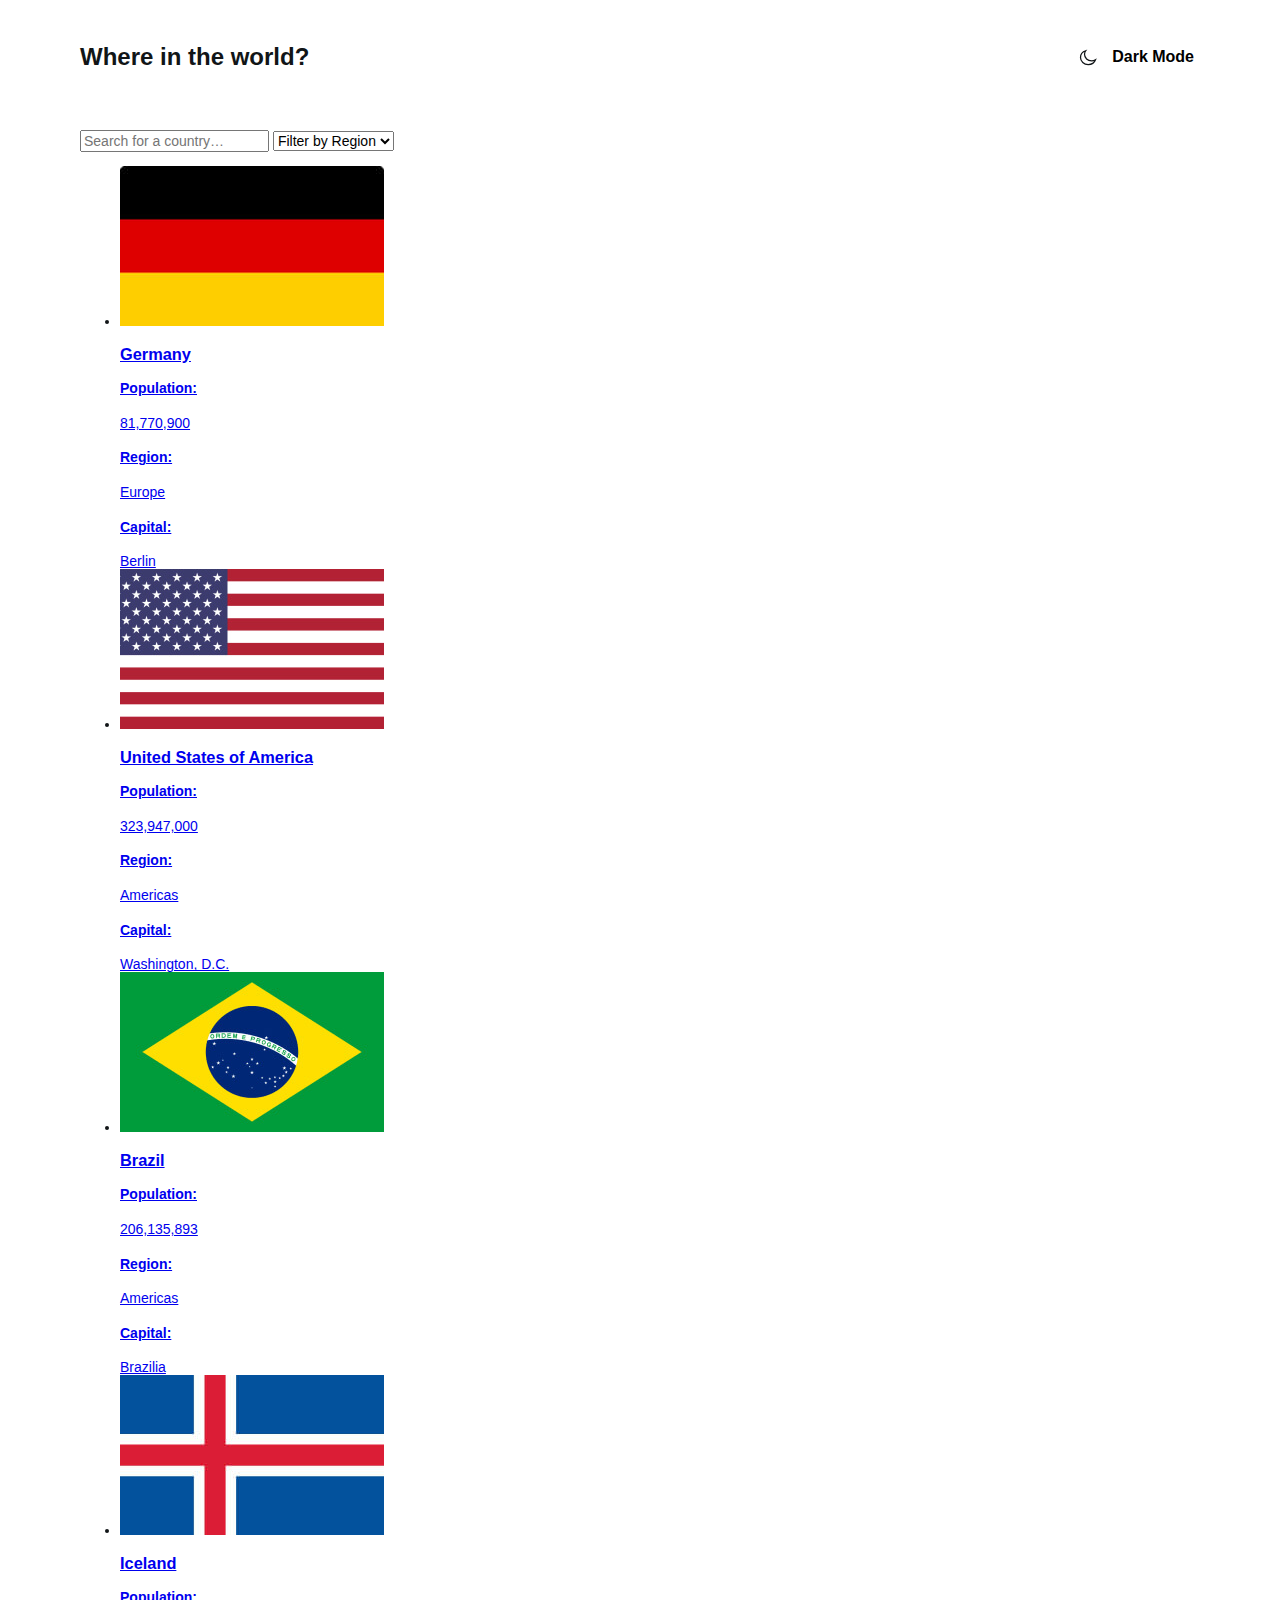
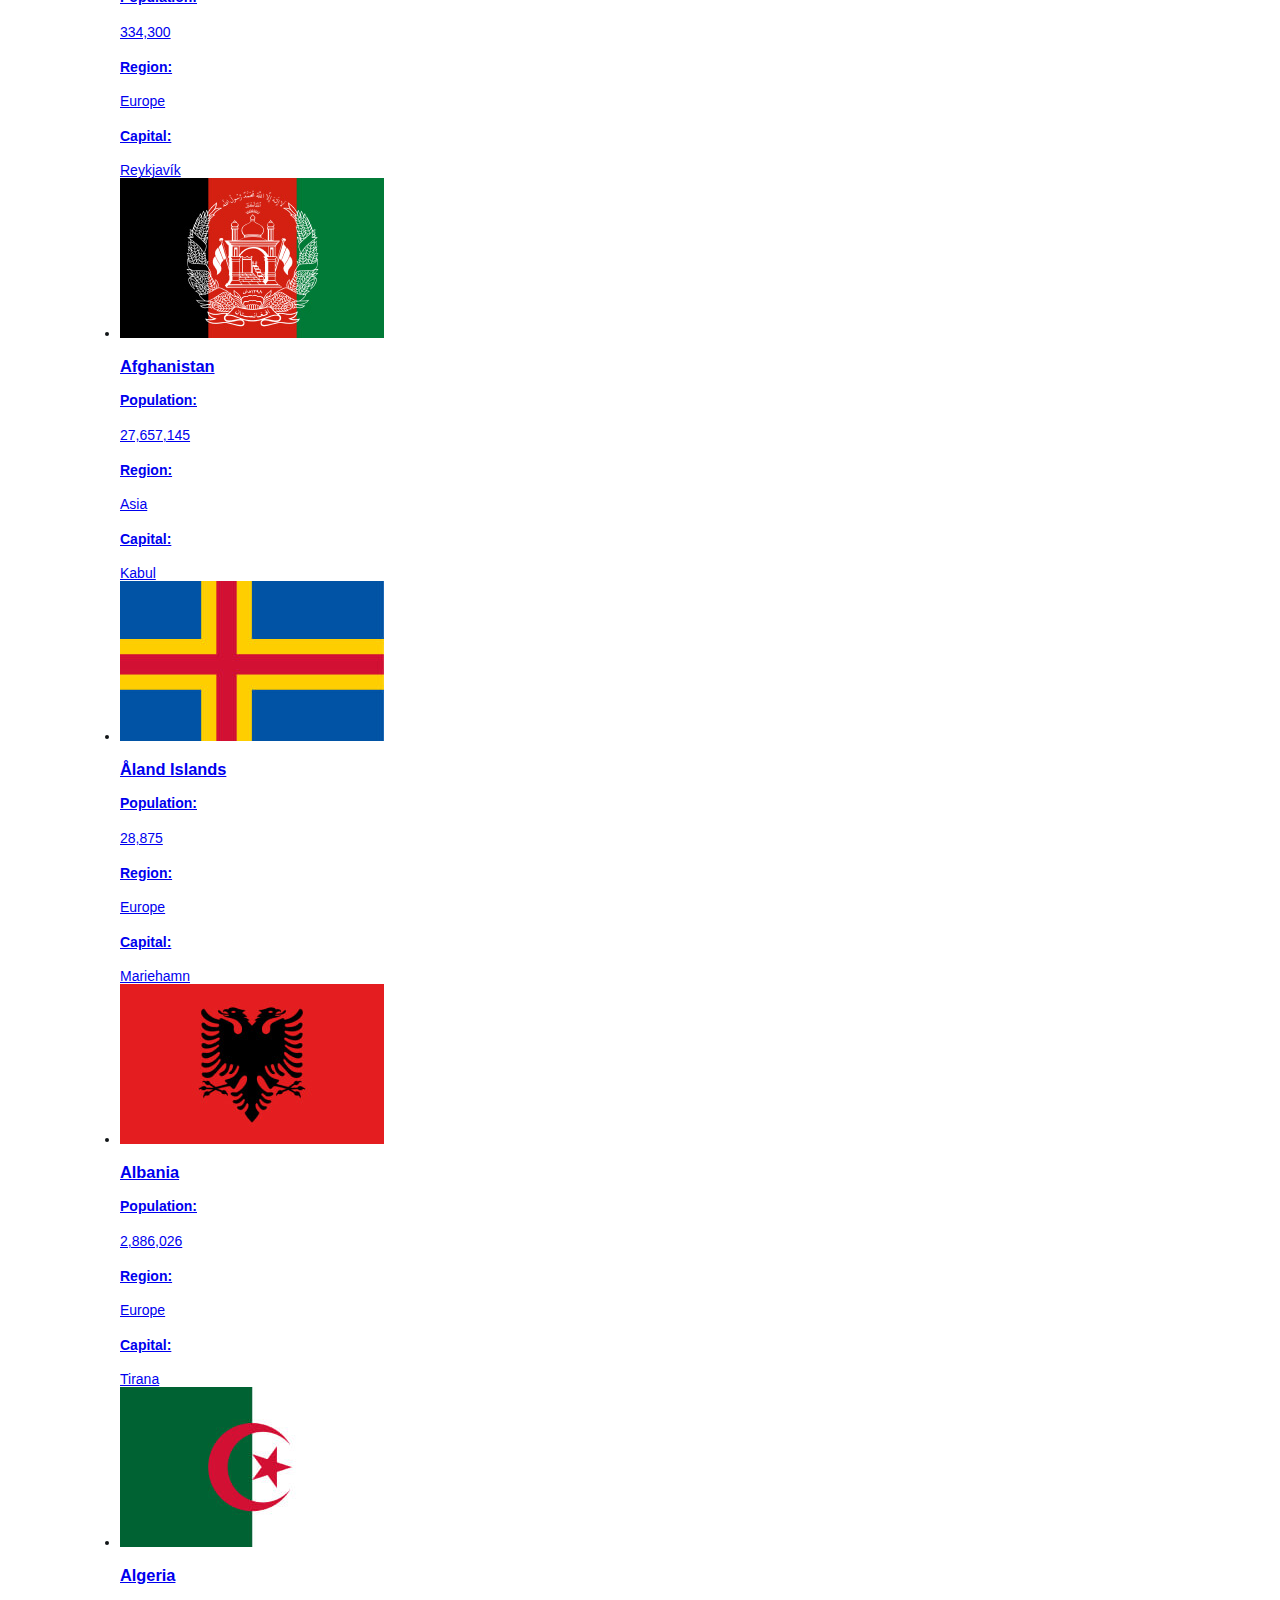
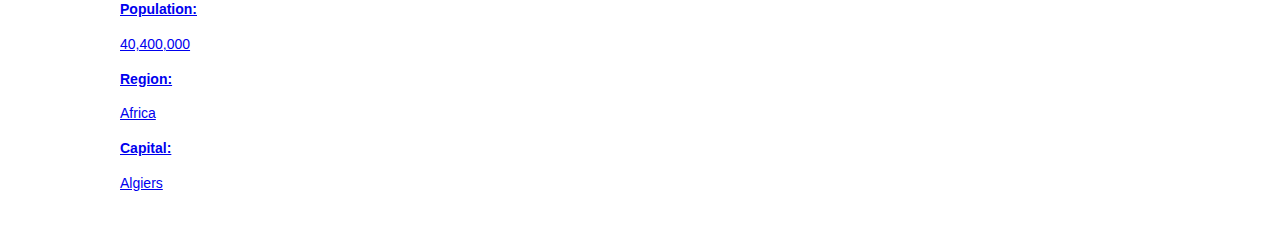
==== index.html @ e37a4946 "add markup main content" ====
<!DOCTYPE html>
<html lang="en">
<head>
    <meta charset="UTF-8">
    <meta http-equiv="X-UA-Compatible" content="IE=edge">
    <meta name="viewport" content="width=device-width, initial-scale=1.0">
    <title>Countries</title>

    <!-- stylesheet -->
    <link rel="stylesheet" href="./css/normalize.css">
    <link rel="stylesheet" href="./css/styles.css">
</head>
<body>
    <header class="site-header">
        <div class="container site-header-container">
            <a href="index.html" class="site-heading-link"><h1 class="site-heading">Where in the world?</h1></a>
            <div class="btn-box">
                <img src="./img/moon-icon.svg" alt="moon-icon" width="20" height="20">
                <button class="main-btn" type="button">Dark Mode</button>
            </div>
        </div>
    </header>

    <main class="main-content">
        <div class="container">
            <form action="https://echo.htmlacademy.ru">
                <input type="search" class="search-input" placeholder="Search for a country…">
                <select name="countries" id="countries">
                    <option value="">Filter by Region</option>
                    <option value="Africa">Africa</option>
                    <option value="America">America</option>
                    <option value="Asia">Asia</option>
                    <option value="Europe">Europe</option>
                    <option value="Oceania">Oceania</option>
                </select>
            </form>
            <ul class="countries-list">
                <li class="countries-item">
                    <a href="#" class="countries-link">
                        <img src="./img/flag-germany.jpg" alt="flag-germany" srcset="./img/flag-germany.jpg 1x, ./img/flag-germany@2x.jpg 2x" width="264" height="160">
                        <h3>Germany</h3>
                        <div class="countries-item-content-box">
                            <h4 class="countries-item-content-heading">Population:</h4>
                            <span class="countries-item-content-text"> 81,770,900</span>
                            <h4 class="countries-item-content-heading">Region:</h4>
                            <span class="countries-item-content-text"> Europe</span>
                            <h4 class="countries-item-content-heading">Capital:</h4>
                            <span class="countries-item-content-text">Berlin</span>
                        </div>
                    </a>
                </li>
                <li class="countries-item">
                    <a href="#" class="countries-link">
                        <img src="./img/united-states.jpg" alt="united-states-flag" srcset="./img/united-states.jpg 1x, ./img/united-states@2x.jpg 2x" width="264" height="160">
                        <h3>United States of America</h3>
                        <div class="countries-item-content-box">
                            <h4 class="countries-item-content-heading">Population:</h4>
                            <span class="countries-item-content-text"> 323,947,000</span>
                            <h4 class="countries-item-content-heading">Region:</h4>
                            <span class="countries-item-content-text">Americas</span>
                            <h4 class="countries-item-content-heading">Capital:</h4>
                           <span class="countries-item-content-text">Washington, D.C.</span>
                        </div>
                    </a>
                </li>
                <li class="countries-item">
                    <a href="#" class="countries-link">
                        <img src="./img/brazil.jpg" alt="brazil-flag" srcset="./img/brazil.jpg 1x, ./img/brazil@2x.jpg 2x" width="264" height="160">
                        <h3>Brazil</h3>
                        <div class="countries-item-content-box">
                            <h4 class="countries-item-content-heading">Population:</h4>
                            <span class="countries-item-content-text"> 206,135,893</span>
                            <h4 class="countries-item-content-heading">Region:</h4>
                            <span class="countries-item-content-text">Americas</span>
                            <h4 class="countries-item-content-heading">Capital:</h4>
                            <span class="countries-item-content-text">Brazilia</span>
                        </div>
                    </a>
                </li>
                <li class="countries-item">
                    <a href="#" class="countries-link">
                        <img src="./img/island.jpg" alt="island-flag" srcset="./img/island.jpg 1x, ./img/island@2x.jpg 2x" width="264" height="160">
                        <h3>Iceland</h3>
                        <div class="countries-item-content-box">
                            <h4 class="countries-item-content-heading">Population:</h4>
                            <span class="countries-item-content-text">334,300</span>
                            <h4 class="countries-item-content-heading">Region:</h4>
                            <span class="countries-item-content-text">Europe</span>
                            <h4 class="countries-item-content-heading">Capital:</h4>
                           <span class="countries-item-content-text">Reykjavík</span>
                        </div>
                    </a>
                </li>
                <li class="countries-item">
                    <a href="#" class="countries-link">
                        <img src="./img/Afganistan.jpg" alt="Afganistan-flag" srcset="./img/Afganistan.jpg 1x, ./img/Afganistan@2x.jpg 2x" width="264" height="160">
                        <h3>Afghanistan</h3>
                        <div class="countries-item-content-box">
                            <h4 class="countries-item-content-heading">Population:</h4>
                            <span class="countries-item-content-text">27,657,145</span>
                            <h4 class="countries-item-content-heading">Region:</h4>
                            <span class="countries-item-content-text">Asia</span>
                            <h4 class="countries-item-content-heading">Capital:</h4>
                            <span class="countries-item-content-text">Kabul</span>
                        </div>
                    </a>
                </li>
                <li class="countries-item">
                    <a href="#" class="countries-link">
                        <img src="./img/aland-island.jpg" alt="aland-island flag" srcset="./img/aland-island.jpg 1x, ./img/aland-island@2x.jpg 2x" width="264" height="160">
                        <h3>Åland Islands</h3>
                        <div class="countries-item-content-box">
                            <h4 class="countries-item-content-heading">Population:</h4>
                            <span class="countries-item-content-text">28,875</span>
                            <h4 class="countries-item-content-heading">Region:</h4>
                            <span class="countries-item-content-text">Europe</span>
                            <h4 class="countries-item-content-heading">Capital:</h4>
                            <span class="countries-item-content-text">Mariehamn</span>
                        </div>
                    </a>
                </li>
                <li class="countries-item">
                    <a href="#" class="countries-link">
                        <img src="./img/Albania.jpg" alt="Albania flag" srcset="./img/Albania.jpg 1x, ./img/Albania@2x.jpg 2x" width="264" height="160">
                        <h3>Albania</h3>
                        <div class="countries-item-content-box">
                            <h4 class="countries-item-content-heading">Population:</h4>
                            <span class="countries-item-content-text"> 2,886,026</span>
                            <h4 class="countries-item-content-heading">Region:</h4>
                            <span class="countries-item-content-text">Europe</span>
                            <h4 class="countries-item-content-heading">Capital:</h4>
                            <span class="countries-item-content-text"> Tirana</span>
                        </div>
                    </a>
                </li>
                <li class="countries-item">
                    <a href="#" class="countries-link">
                        <img src="./img/Algeria.jpg" alt="Algeria flag" srcset="./img/Algeria.jpg 1x, ./img/Algeria@2x.jpg 2x" width="264" height="160">
                        <h3>Algeria</h3>
                        <div class="countries-item-content-box">
                            <h4 class="countries-item-content-heading">Population:</h4>
                            <span class="countries-item-content-text"> 40,400,000</span>
                            <h4 class="countries-item-content-heading">Region:</h4>
                            <span class="countries-item-content-text">Africa</span>
                            <h4 class="countries-item-content-heading">Capital:</h4>
                            <span class="countries-item-content-text"> Algiers</span>
                        </div>
                    </a>
                </li>
            </ul>
        </div>
    </main>


    <script src="./js/main.js"></script>
</body>
</html>
---- css/styles.css ----
/* Fonts */
@font-face {
    font-family: "Nunito Sans";
    src: url(../fonts/NunitoSans-Light.woff) format("woff2"),
        url(../fonts/NunitoSans-Light.woff2) format("woff");
    font-weight: 300;
    font-style: normal;
    font-display: swap;
}

@font-face {
    font-family: "Nunito Sans";
    src: url(../fonts/NunitoSans-Regular.woff) format("woff2"),
        url(../fonts/NunitoSans-Regular.woff2) format("woff");
    font-weight: normal;
    font-style: normal;
    font-display: swap;
}

@font-face {
    font-family: "Nunito Sans";
    src: url(../fonts/NunitoSans-SemiBold.woff) format("woff2"),
        url(../fonts/NunitoSans-SemiBold.woff2) format("woff");
    font-weight: 600;
    font-style: normal;
    font-display: swap;
}

@font-face {
    font-family: "Nunito Sans";
    src: url(../fonts/NunitoSans-ExtraBold.woff) format("woff2"),
        url(../fonts/NunitoSans-ExtraBold.woff2) format("woff");
    font-weight: bold;
    font-style: normal;
    font-display: swap;
}

/* Custom properties */
:root {
    --accent-color: #111517;
}
html {
    box-sizing: border-box;
    height: 100%;
    scroll-behavior: smooth;
}

*,
*::before,
*::after {
    box-sizing: inherit;
}

body {
    display: flex;
    flex-direction: column;
    height: 100%;
    padding: 0;
    margin: 0;
    font-size: 14px;
    font-family: "Arial", sans-serif;
    line-height: 16px;
    background-color: #fff;
    color: var(--accent-color);
}

img {
    max-width: 100%;
    height: auto;
}

.container {
    width: 100%;
    max-width: 1440px;
    padding-left: 80px;
    padding-right: 80px;
    padding-bottom: 40px;
    margin-left: auto;
    margin-right: auto;
}

/* Site header styles */
.site-header {
    width: 100%;
    max-width: 1440px;
    padding-top: 24px;
}
.site-header-container {
    display: flex;
    align-items: center;
    justify-content: space-between;
}
.site-heading-link {
    display: block;
    text-decoration: none;
    color: var(--accent-color);
}
.site-heading {
    display: block;
    font-weight: 800;
    font-size: 24px;
    line-height: 34px;
}

.btn-box {
    display: flex;
    align-items: center;
}
.main-btn {
    border: 0;
    font-weight: 600;
    font-size: 16px;
    line-height: 22px;
    background-color: inherit;
    margin-left: 8px;
    cursor: pointer;
}

/* Main content */
.main-content {
    flex-grow: 1;
}
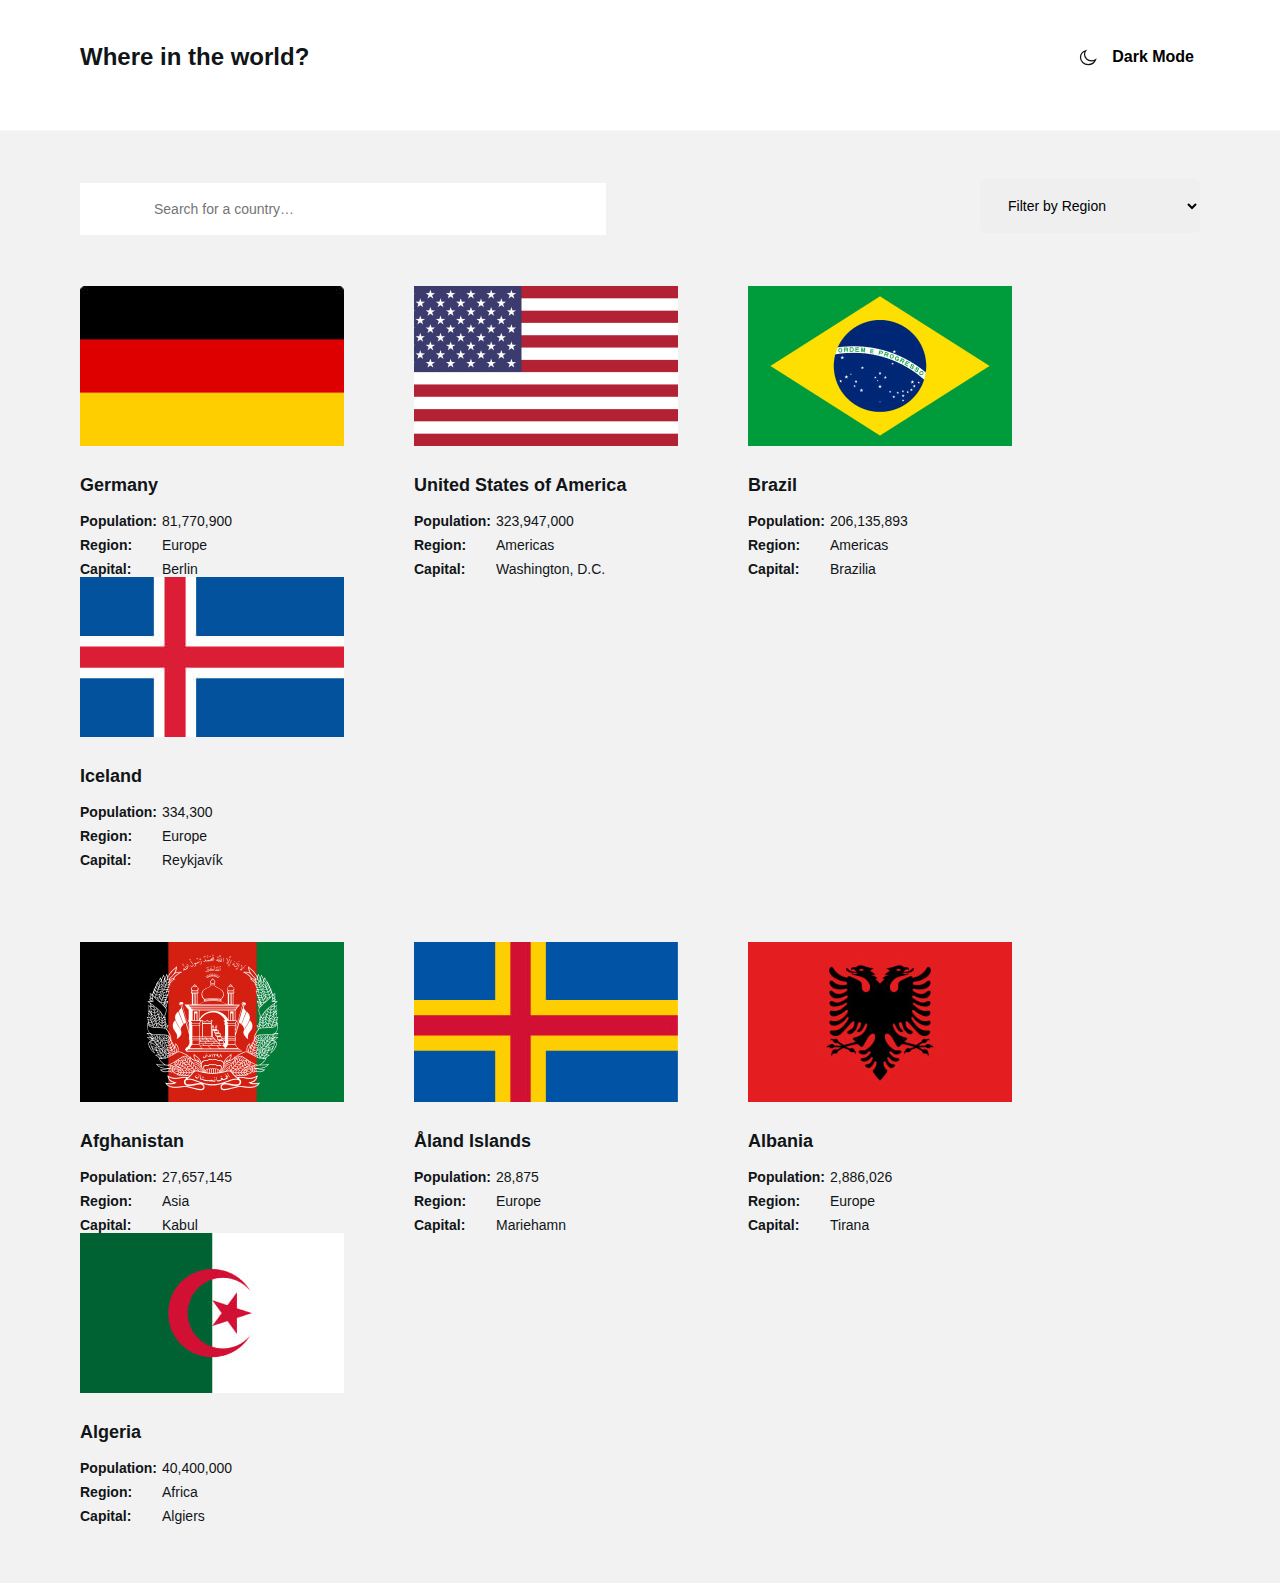
==== commit 3d9f704e: "add styles countries main content" ====
--- a/index.html
+++ b/index.html
@@ -11,18 +11,18 @@
     <link rel="stylesheet" href="./css/styles.css">
 </head>
 <body>
-    <header class="site-header">
-        <div class="container site-header-container">
-            <a href="index.html" class="site-heading-link"><h1 class="site-heading">Where in the world?</h1></a>
-            <div class="btn-box">
-                <img src="./img/moon-icon.svg" alt="moon-icon" width="20" height="20">
-                <button class="main-btn" type="button">Dark Mode</button>
-            </div>
-        </div>
-    </header>
+    <div class="container site-header-container">
+        <header class="site-header">
+                <a href="index.html" class="site-heading-link"><h1 class="site-heading">Where in the world?</h1></a>
+                <div class="btn-box">
+                    <img src="./img/moon-icon.svg" alt="moon-icon" width="20" height="20">
+                    <button class="main-btn" type="button">Dark Mode</button>
+                </div>
+        </header>
+    </div>
 
     <main class="main-content">
-        <div class="container">
+        <div class="container main-container">
             <form action="https://echo.htmlacademy.ru">
                 <input type="search" class="search-input" placeholder="Search for a country…">
                 <select name="countries" id="countries">
@@ -34,120 +34,157 @@
                     <option value="Oceania">Oceania</option>
                 </select>
             </form>
-            <ul class="countries-list">
+            <ul class="countries-list margin-bottom">
                 <li class="countries-item">
                     <a href="#" class="countries-link">
                         <img src="./img/flag-germany.jpg" alt="flag-germany" srcset="./img/flag-germany.jpg 1x, ./img/flag-germany@2x.jpg 2x" width="264" height="160">
-                        <h3>Germany</h3>
+                        <h3 class="countries-item-heading">Germany</h3>
                         <div class="countries-item-content-box">
-                            <h4 class="countries-item-content-heading">Population:</h4>
-                            <span class="countries-item-content-text"> 81,770,900</span>
-                            <h4 class="countries-item-content-heading">Region:</h4>
-                            <span class="countries-item-content-text"> Europe</span>
-                            <h4 class="countries-item-content-heading">Capital:</h4>
-                            <span class="countries-item-content-text">Berlin</span>
+                            <div>
+                                <h4 class="countries-item-content-heading">Population:</h4>
+                                <h4 class="countries-item-content-heading">Region:</h4>
+                                <h4 class="countries-item-content-heading">Capital:</h4>
+                            </div>
+                            <div>
+                                <span class="countries-item-content-text"> 81,770,900</span>
+                                <span class="countries-item-content-text"> Europe</span>
+                                <span class="countries-item-content-text">Berlin</span>
+                            </div>
                         </div>
                     </a>
                 </li>
                 <li class="countries-item">
                     <a href="#" class="countries-link">
                         <img src="./img/united-states.jpg" alt="united-states-flag" srcset="./img/united-states.jpg 1x, ./img/united-states@2x.jpg 2x" width="264" height="160">
-                        <h3>United States of America</h3>
+                        <h3 class="countries-item-heading">United States of America</h3>
                         <div class="countries-item-content-box">
-                            <h4 class="countries-item-content-heading">Population:</h4>
-                            <span class="countries-item-content-text"> 323,947,000</span>
-                            <h4 class="countries-item-content-heading">Region:</h4>
-                            <span class="countries-item-content-text">Americas</span>
-                            <h4 class="countries-item-content-heading">Capital:</h4>
-                           <span class="countries-item-content-text">Washington, D.C.</span>
+                            <div>
+                                <h4 class="countries-item-content-heading">Population:</h4>
+                                <h4 class="countries-item-content-heading">Region:</h4>
+                                <h4 class="countries-item-content-heading">Capital:</h4>
+                            </div>
+                            <div>
+                                <span class="countries-item-content-text"> 323,947,000</span>
+                                <span class="countries-item-content-text">Americas</span>
+                                 <span class="countries-item-content-text">Washington, D.C.</span>
+                            </div>
+
                         </div>
                     </a>
                 </li>
                 <li class="countries-item">
                     <a href="#" class="countries-link">
                         <img src="./img/brazil.jpg" alt="brazil-flag" srcset="./img/brazil.jpg 1x, ./img/brazil@2x.jpg 2x" width="264" height="160">
-                        <h3>Brazil</h3>
+                        <h3 class="countries-item-heading">Brazil</h3>
                         <div class="countries-item-content-box">
-                            <h4 class="countries-item-content-heading">Population:</h4>
-                            <span class="countries-item-content-text"> 206,135,893</span>
-                            <h4 class="countries-item-content-heading">Region:</h4>
-                            <span class="countries-item-content-text">Americas</span>
-                            <h4 class="countries-item-content-heading">Capital:</h4>
-                            <span class="countries-item-content-text">Brazilia</span>
+                            <div>
+                                <h4 class="countries-item-content-heading">Population:</h4>
+                                <h4 class="countries-item-content-heading">Region:</h4>
+                                <h4 class="countries-item-content-heading">Capital:</h4>
+                            </div>
+                            <div>
+                                <span class="countries-item-content-text"> 206,135,893</span>
+                                <span class="countries-item-content-text">Americas</span>
+                                <span class="countries-item-content-text">Brazilia</span>
+                            </div>
                         </div>
                     </a>
                 </li>
+
                 <li class="countries-item">
                     <a href="#" class="countries-link">
                         <img src="./img/island.jpg" alt="island-flag" srcset="./img/island.jpg 1x, ./img/island@2x.jpg 2x" width="264" height="160">
-                        <h3>Iceland</h3>
+                        <h3 class="countries-item-heading">Iceland</h3>
                         <div class="countries-item-content-box">
-                            <h4 class="countries-item-content-heading">Population:</h4>
-                            <span class="countries-item-content-text">334,300</span>
-                            <h4 class="countries-item-content-heading">Region:</h4>
-                            <span class="countries-item-content-text">Europe</span>
-                            <h4 class="countries-item-content-heading">Capital:</h4>
-                           <span class="countries-item-content-text">Reykjavík</span>
+                            <div>
+                                <h4 class="countries-item-content-heading">Population:</h4>
+                                <h4 class="countries-item-content-heading">Region:</h4>
+                                <h4 class="countries-item-content-heading">Capital:</h4>
+                            </div>
+                            <div>
+                                <span class="countries-item-content-text">334,300</span>
+                                <span class="countries-item-content-text">Europe</span>
+                                <span class="countries-item-content-text">Reykjavík</span>
+                            </div>
                         </div>
                     </a>
-                </li>
-                <li class="countries-item">
-                    <a href="#" class="countries-link">
-                        <img src="./img/Afganistan.jpg" alt="Afganistan-flag" srcset="./img/Afganistan.jpg 1x, ./img/Afganistan@2x.jpg 2x" width="264" height="160">
-                        <h3>Afghanistan</h3>
-                        <div class="countries-item-content-box">
-                            <h4 class="countries-item-content-heading">Population:</h4>
-                            <span class="countries-item-content-text">27,657,145</span>
-                            <h4 class="countries-item-content-heading">Region:</h4>
-                            <span class="countries-item-content-text">Asia</span>
-                            <h4 class="countries-item-content-heading">Capital:</h4>
-                            <span class="countries-item-content-text">Kabul</span>
-                        </div>
-                    </a>
-                </li>
-                <li class="countries-item">
-                    <a href="#" class="countries-link">
-                        <img src="./img/aland-island.jpg" alt="aland-island flag" srcset="./img/aland-island.jpg 1x, ./img/aland-island@2x.jpg 2x" width="264" height="160">
-                        <h3>Åland Islands</h3>
-                        <div class="countries-item-content-box">
-                            <h4 class="countries-item-content-heading">Population:</h4>
-                            <span class="countries-item-content-text">28,875</span>
-                            <h4 class="countries-item-content-heading">Region:</h4>
-                            <span class="countries-item-content-text">Europe</span>
-                            <h4 class="countries-item-content-heading">Capital:</h4>
-                            <span class="countries-item-content-text">Mariehamn</span>
-                        </div>
-                    </a>
-                </li>
-                <li class="countries-item">
-                    <a href="#" class="countries-link">
-                        <img src="./img/Albania.jpg" alt="Albania flag" srcset="./img/Albania.jpg 1x, ./img/Albania@2x.jpg 2x" width="264" height="160">
-                        <h3>Albania</h3>
-                        <div class="countries-item-content-box">
-                            <h4 class="countries-item-content-heading">Population:</h4>
-                            <span class="countries-item-content-text"> 2,886,026</span>
-                            <h4 class="countries-item-content-heading">Region:</h4>
-                            <span class="countries-item-content-text">Europe</span>
-                            <h4 class="countries-item-content-heading">Capital:</h4>
-                            <span class="countries-item-content-text"> Tirana</span>
-                        </div>
-                    </a>
-                </li>
-                <li class="countries-item">
-                    <a href="#" class="countries-link">
-                        <img src="./img/Algeria.jpg" alt="Algeria flag" srcset="./img/Algeria.jpg 1x, ./img/Algeria@2x.jpg 2x" width="264" height="160">
-                        <h3>Algeria</h3>
-                        <div class="countries-item-content-box">
-                            <h4 class="countries-item-content-heading">Population:</h4>
-                            <span class="countries-item-content-text"> 40,400,000</span>
-                            <h4 class="countries-item-content-heading">Region:</h4>
-                            <span class="countries-item-content-text">Africa</span>
-                            <h4 class="countries-item-content-heading">Capital:</h4>
-                            <span class="countries-item-content-text"> Algiers</span>
-                        </div>
-                    </a>
-                </li>
-            </ul>
+                    </li>
+                </ul>
+
+                <ul class="countries-list">
+                    <li class="countries-item">
+                        <a href="#" class="countries-link">
+                            <img src="./img/Afganistan.jpg" alt="Afganistan-flag" srcset="./img/Afganistan.jpg 1x, ./img/Afganistan@2x.jpg 2x" width="264" height="160">
+                            <h3 class="countries-item-heading">Afghanistan</h3>
+                            <div class="countries-item-content-box">
+                                <div>
+                                    <h4 class="countries-item-content-heading">Population:</h4>
+                                    <h4 class="countries-item-content-heading">Region:</h4>
+                                    <h4 class="countries-item-content-heading">Capital:</h4>
+                                </div>
+                                <div>
+                                    <span class="countries-item-content-text">27,657,145</span>
+                                    <span class="countries-item-content-text">Asia</span>
+                                    <span class="countries-item-content-text">Kabul</span>
+                                </div>
+                            </div>
+                        </a>
+                    </li>
+                    <li class="countries-item">
+                        <a href="#" class="countries-link">
+                            <img src="./img/aland-island.jpg" alt="aland-island flag" srcset="./img/aland-island.jpg 1x, ./img/aland-island@2x.jpg 2x" width="264" height="160">
+                            <h3 class="countries-item-heading">Åland Islands</h3>
+                            <div class="countries-item-content-box">
+                                <div>
+                                    <h4 class="countries-item-content-heading">Population:</h4>
+                                    <h4 class="countries-item-content-heading">Region:</h4>
+                                    <h4 class="countries-item-content-heading">Capital:</h4>
+                                </div>
+                                <div>
+                                    <span class="countries-item-content-text">28,875</span>
+                                    <span class="countries-item-content-text">Europe</span>
+                                     <span class="countries-item-content-text">Mariehamn</span>
+                                </div>
+                            </div>
+                        </a>
+                    </li>
+                    <li class="countries-item">
+                        <a href="#" class="countries-link">
+                            <img src="./img/Albania.jpg" alt="Albania flag" srcset="./img/Albania.jpg 1x, ./img/Albania@2x.jpg 2x" width="264" height="160">
+                            <h3 class="countries-item-heading">Albania</h3>
+                            <div class="countries-item-content-box">
+                                <div>
+                                    <h4 class="countries-item-content-heading">Population:</h4>
+                                    <h4 class="countries-item-content-heading">Region:</h4>
+                                    <h4 class="countries-item-content-heading">Capital:</h4>
+                                </div>
+                                <div>
+                                    <span class="countries-item-content-text"> 2,886,026</span>
+                                    <span class="countries-item-content-text">Europe</span>
+                                     <span class="countries-item-content-text"> Tirana</span>
+                                </div>
+                            </div>
+                        </a>
+                    </li>
+                    <li class="countries-item">
+                        <a href="#" class="countries-link">
+                            <img src="./img/Algeria.jpg" alt="Algeria flag" srcset="./img/Algeria.jpg 1x, ./img/Algeria@2x.jpg 2x" width="264" height="160">
+                            <h3 class="countries-item-heading">Algeria</h3>
+                            <div class="countries-item-content-box">
+                                <div>
+                                    <h4 class="countries-item-content-heading">Population:</h4>
+                                    <h4 class="countries-item-content-heading">Region:</h4>
+                                    <h4 class="countries-item-content-heading">Capital:</h4>
+                                </div>
+                                <div>
+                                    <span class="countries-item-content-text"> 40,400,000</span>
+                                    <span class="countries-item-content-text">Africa</span>
+                                    <span class="countries-item-content-text"> Algiers</span>
+                                </div>
+                            </div>
+                        </a>
+                    </li>
+                </ul>
         </div>
     </main>
 
--- a/css/styles.css
+++ b/css/styles.css
@@ -38,6 +38,7 @@
 /* Custom properties */
 :root {
     --accent-color: #111517;
+    --bg-color: #f2f2f2;
 }
 html {
     box-sizing: border-box;
@@ -77,18 +78,19 @@
     padding-bottom: 40px;
     margin-left: auto;
     margin-right: auto;
+    background-color: var(--bg-color);
 }
 
 /* Site header styles */
 .site-header {
-    width: 100%;
-    max-width: 1440px;
+    display: flex;
+    align-items: center;
+    justify-content: space-between;
+    }
+.site-header-container {
     padding-top: 24px;
-}
-.site-header-container {
-    display: flex;
-    align-items: center;
-    justify-content: space-between;
+    border-bottom: 1px solid #f8f8f8;
+    background-color: inherit;
 }
 .site-heading-link {
     display: block;
@@ -120,3 +122,100 @@
 .main-content {
     flex-grow: 1;
 }
+
+.main-container {
+    padding-top: 48px;
+    padding-bottom: 45px;
+}
+
+form {
+    display: flex;
+    align-items: center;
+    justify-content: space-between;
+    margin-bottom: 48px;
+}
+.search-input {
+    display: inline-block;
+    padding-top: 18px;
+    padding-bottom: 18px;
+    padding-left: 74px;
+    padding-right: 271px;
+    border: 0;
+    color: #848484;
+    outline: none;
+}
+.search-input::before {
+    width: 18px;
+    height: 18px;
+    background-image: url(../img/search.svg);
+    background-repeat: no-repeat;
+    background-size: contain;
+    background-position: center center;
+    content: "";
+}
+
+select {
+border: 0;
+padding: 18px 77px 18px 24px;
+border-radius: 5px;
+margin-bottom: 5px;
+outline: none;
+}
+option {
+    display: block;
+    margin-top: 16px;
+    margin-bottom: 16px;
+    padding-left: 24px;
+}
+
+.countries-list {
+    display: flex;
+    flex-wrap: wrap;
+    list-style: none;
+    padding-left: 0;
+    margin-left: -70px;
+}
+.margin-bottom {
+    margin-bottom: 74px;
+}
+
+.countries-item {
+    flex-shrink: 1;
+    margin-left: 70px;
+}
+.countries-link {
+    text-decoration: none;
+    color: var(--accent-color);
+}
+.countries-link:hover {
+    opacity: 0.8;
+}
+
+.countries-item-heading {
+    font-weight: 800;
+    font-size: 18px;
+    line-height: 24px;
+    margin-top: 24px;
+    margin-bottom: 16px;
+}
+.countries-item-content-box {
+    display: flex;
+    align-items: center;
+}
+.countries-item-content-heading {
+    display: block;
+    margin: 0;
+    margin-right: 5px;
+    font-weight: 600;
+}
+.countries-item-content-heading:not(:last-child) {
+    margin-bottom: 8px;
+}
+.countries-item-content-text {
+    display: block;
+    margin: 0;
+    font-weight: 300;
+}
+.countries-item-content-text:not(:last-child) {
+    margin-bottom: 8px;
+}
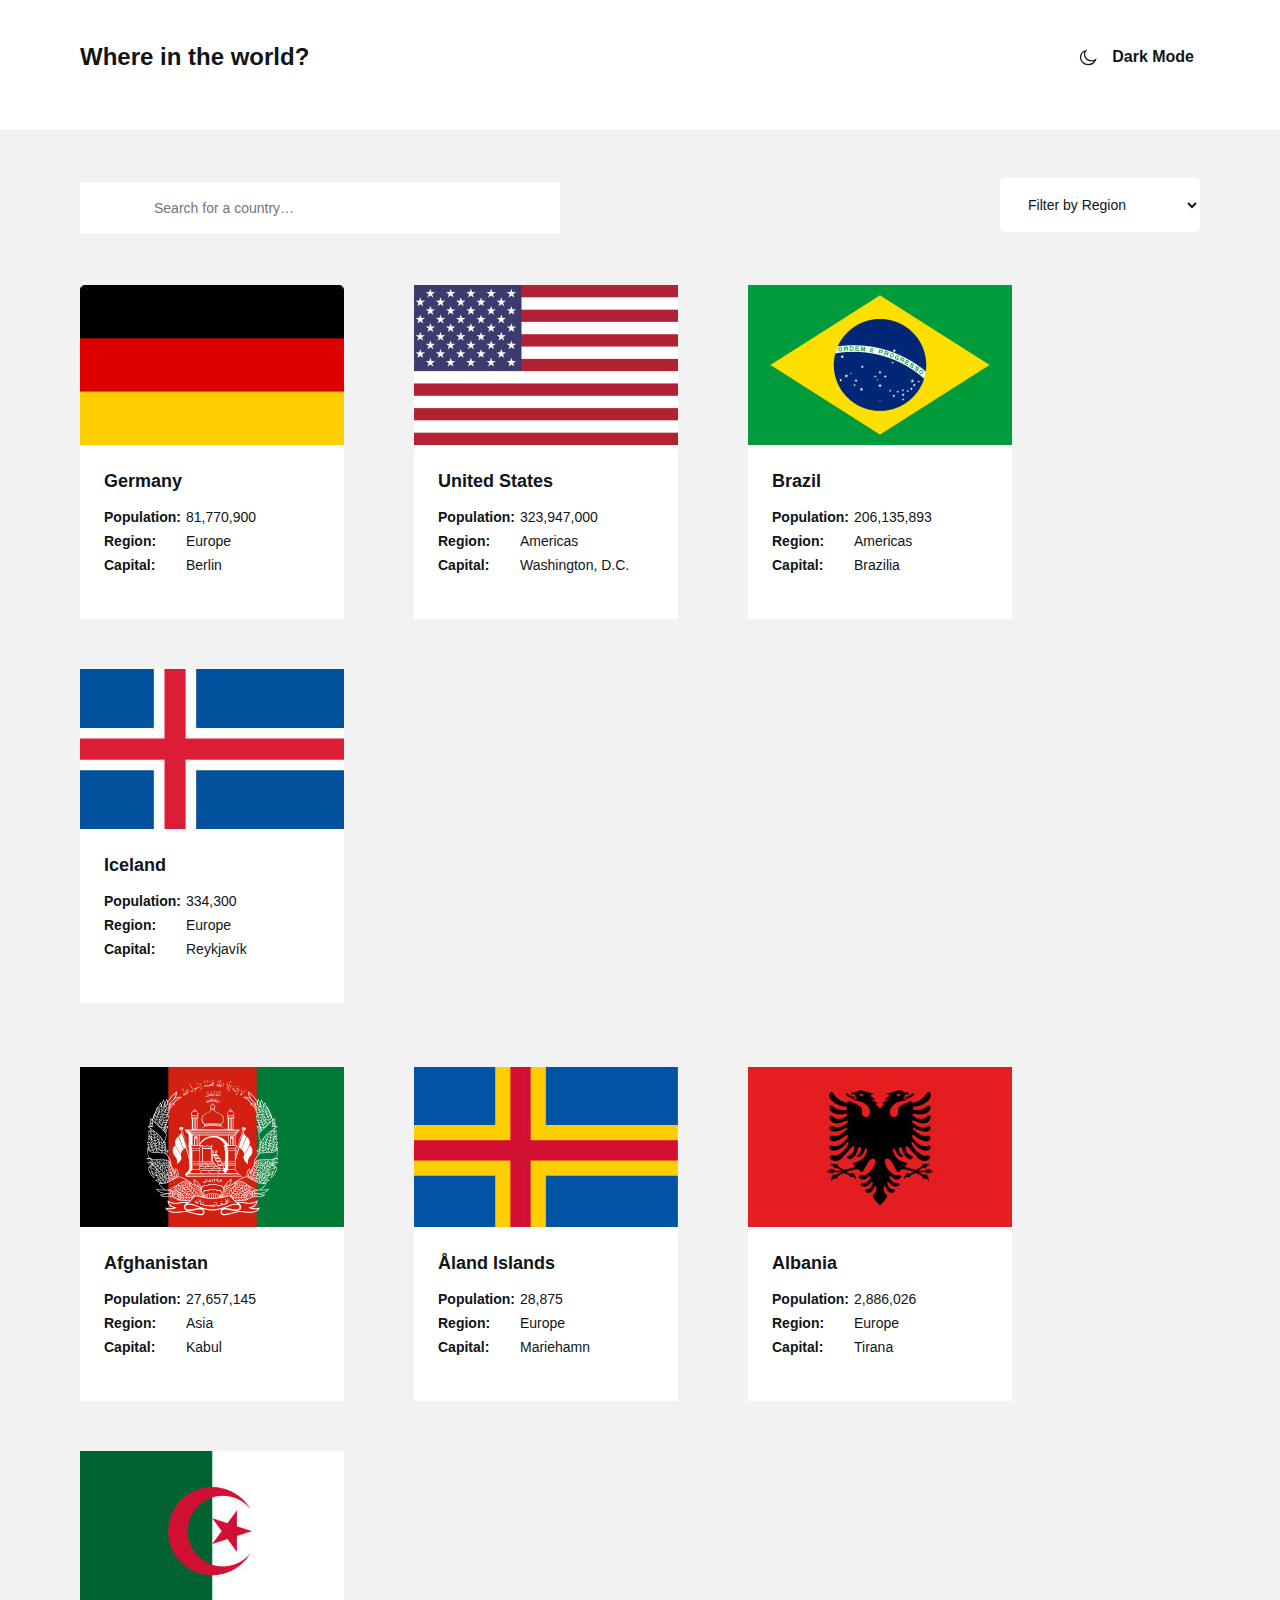
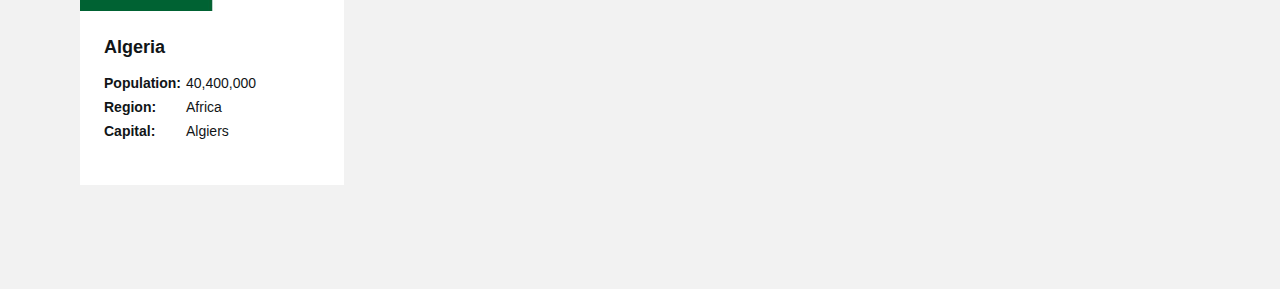
==== commit cf4d941c: "add detail.html and its markup" ====
--- a/index.html
+++ b/index.html
@@ -56,7 +56,7 @@
                 <li class="countries-item">
                     <a href="#" class="countries-link">
                         <img src="./img/united-states.jpg" alt="united-states-flag" srcset="./img/united-states.jpg 1x, ./img/united-states@2x.jpg 2x" width="264" height="160">
-                        <h3 class="countries-item-heading">United States of America</h3>
+                        <h3 class="countries-item-heading">United States</h3>
                         <div class="countries-item-content-box">
                             <div>
                                 <h4 class="countries-item-content-heading">Population:</h4>
--- a/css/styles.css
+++ b/css/styles.css
@@ -39,6 +39,7 @@
 :root {
     --accent-color: #111517;
     --bg-color: #f2f2f2;
+    --white-color: #fff;
 }
 html {
     box-sizing: border-box;
@@ -61,11 +62,17 @@
     font-size: 14px;
     font-family: "Arial", sans-serif;
     line-height: 16px;
-    background-color: #fff;
-    color: var(--accent-color);
+    background-color: var(--white-color);
+    color: var(--accent-color);
+}
+.dark-mode {
+    --white-color: rgb(44, 55, 64) ;
+    --accent-color: #fff;
+    --bg-color: #202c36;
 }
 
 img {
+    display: flex;
     max-width: 100%;
     height: auto;
 }
@@ -89,13 +96,13 @@
     }
 .site-header-container {
     padding-top: 24px;
-    border-bottom: 1px solid #f8f8f8;
     background-color: inherit;
 }
 .site-heading-link {
     display: block;
     text-decoration: none;
     color: var(--accent-color);
+    white-space: nowrap;
 }
 .site-heading {
     display: block;
@@ -114,8 +121,10 @@
     font-size: 16px;
     line-height: 22px;
     background-color: inherit;
+    color: var(--accent-color);
     margin-left: 8px;
     cursor: pointer;
+    white-space: nowrap;
 }
 
 /* Main content */
@@ -125,7 +134,6 @@
 
 .main-container {
     padding-top: 48px;
-    padding-bottom: 45px;
 }
 
 form {
@@ -135,14 +143,17 @@
     margin-bottom: 48px;
 }
 .search-input {
+    width: 100%;
+    max-width: 480px;
     display: inline-block;
     padding-top: 18px;
     padding-bottom: 18px;
     padding-left: 74px;
-    padding-right: 271px;
+    background-color: var(--white-color);
     border: 0;
-    color: #848484;
+    color: var(--accent-color);
     outline: none;
+    white-space: wrap;
 }
 .search-input::before {
     width: 18px;
@@ -155,11 +166,18 @@
 }
 
 select {
-border: 0;
-padding: 18px 77px 18px 24px;
-border-radius: 5px;
-margin-bottom: 5px;
-outline: none;
+    width: 100%;
+    max-width: 200px;
+    border: 0;
+    color: var(--accent-color);
+    background-color: var(--white-color);
+    padding-top: 18px;
+    padding-bottom: 18px;
+    padding-left: 24px;
+    border-radius: 5px;
+    margin-bottom: 5px;
+    outline: none;
+    white-space: wrap;
 }
 option {
     display: block;
@@ -175,13 +193,12 @@
     padding-left: 0;
     margin-left: -70px;
 }
-.margin-bottom {
-    margin-bottom: 74px;
-}
 
 .countries-item {
     flex-shrink: 1;
     margin-left: 70px;
+    background-color: var(--white-color);
+    margin-bottom: 50px;
 }
 .countries-link {
     text-decoration: none;
@@ -197,10 +214,13 @@
     line-height: 24px;
     margin-top: 24px;
     margin-bottom: 16px;
+    margin-left: 24px;
 }
 .countries-item-content-box {
     display: flex;
     align-items: center;
+    padding-left: 24px;
+    padding-bottom: 46px;
 }
 .countries-item-content-heading {
     display: block;
@@ -219,3 +239,31 @@
 .countries-item-content-text:not(:last-child) {
     margin-bottom: 8px;
 }
+
+/*Details page styles  */
+.details {
+}
+.img-box {
+}
+.back-btn {
+}
+.details-img {
+}
+.details-content {
+}
+.details-content-box {
+}
+.details-content-left {
+}
+.details-content-text {
+}
+.details-content-text-heading {
+}
+.details-content-right {
+}
+.borders {
+}
+.borders-heading {
+}
+.border-btn {
+}
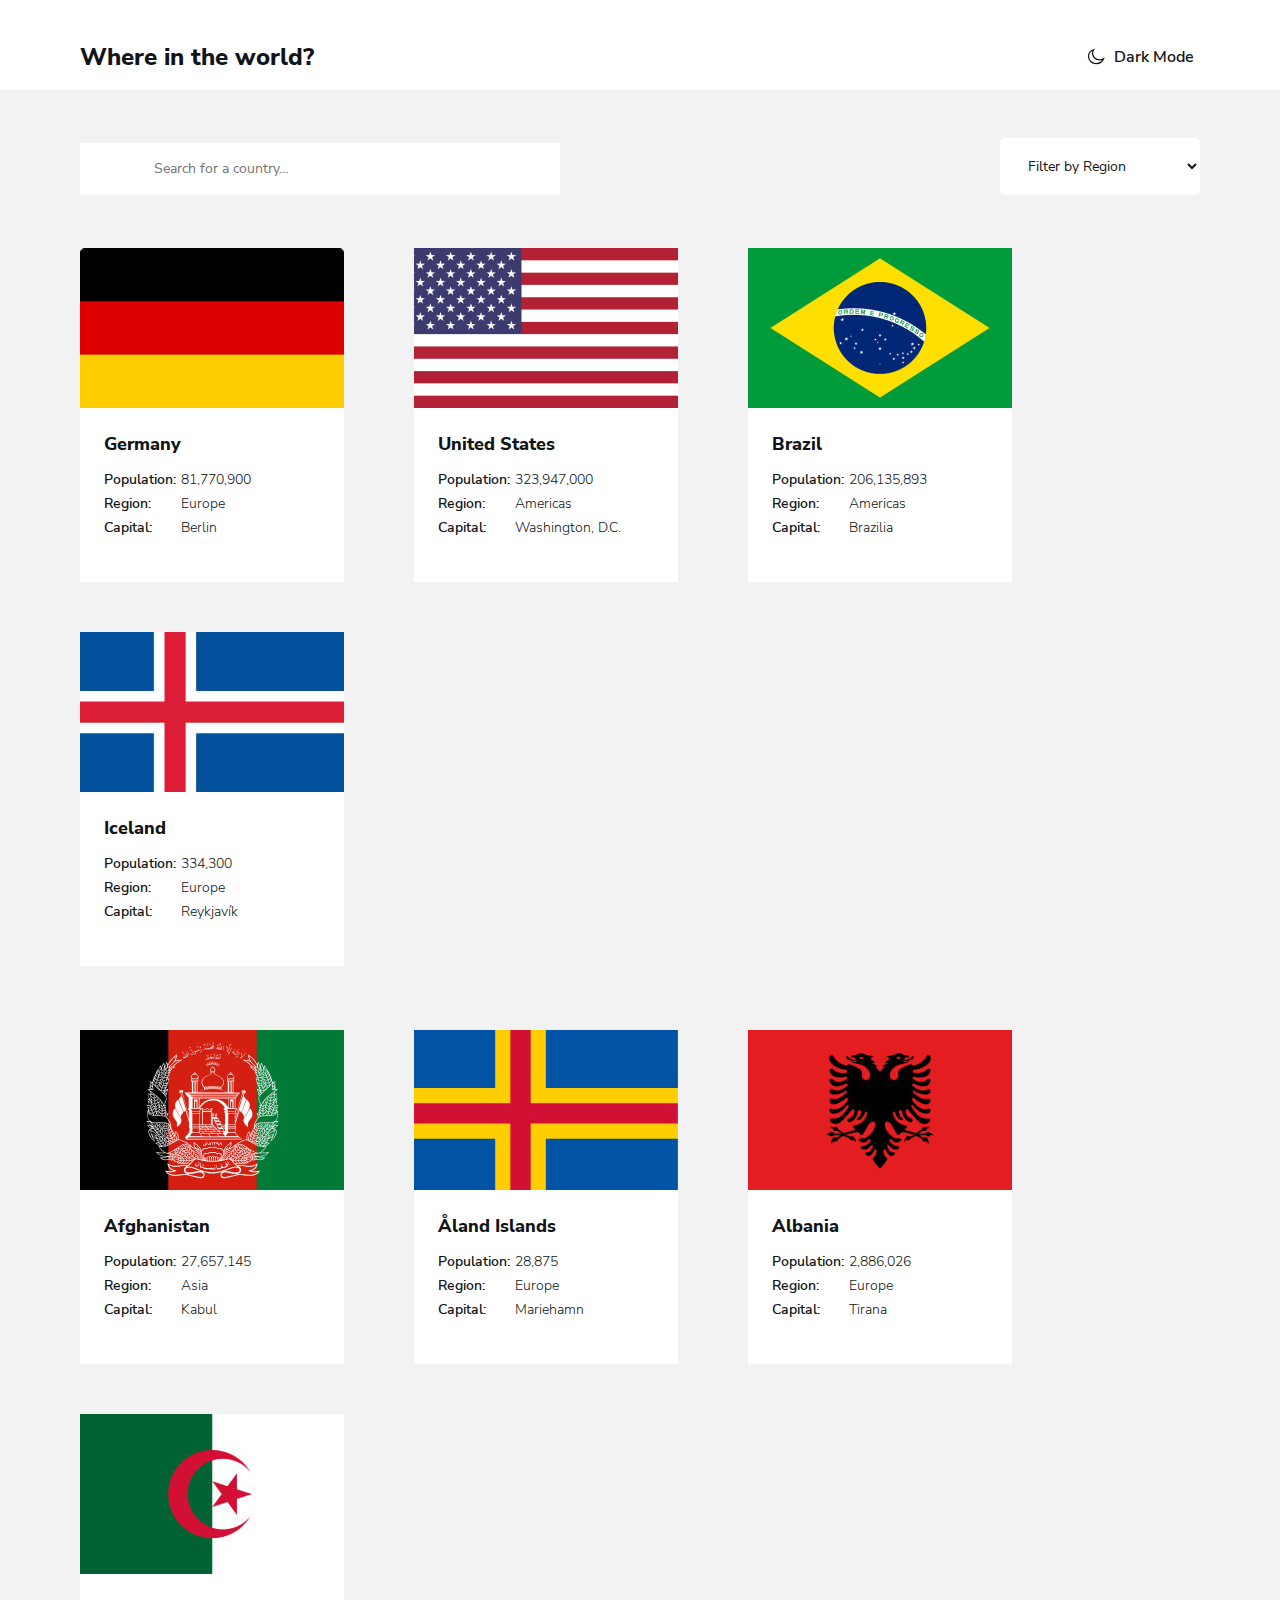
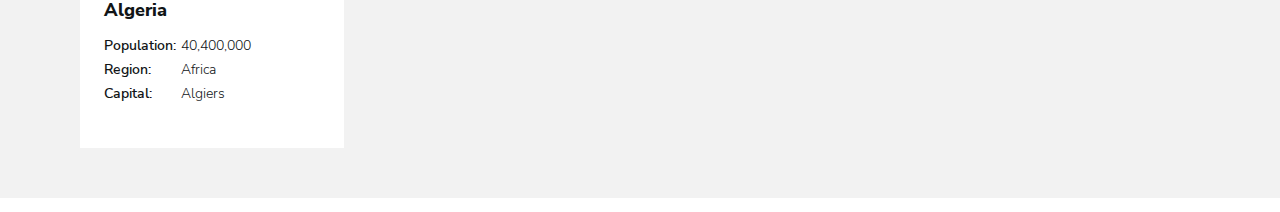
==== commit 6b0c8096: "add svg moon-icon" ====
--- a/index.html
+++ b/index.html
@@ -15,8 +15,10 @@
         <header class="site-header">
                 <a href="index.html" class="site-heading-link"><h1 class="site-heading">Where in the world?</h1></a>
                 <div class="btn-box">
-                    <img src="./img/moon-icon.svg" alt="moon-icon" width="20" height="20">
-                    <button class="main-btn" type="button">Dark Mode</button>
+                    <button class="main-btn" type="button">
+                        <svg class="moon-icon" xmlns="http://www.w3.org/2000/svg" width="20" height="20"><path fill="#fff" fill-rule="evenodd" stroke="currentColor" stroke-width="1.25" d="M13.553 13.815c-3.884 0-7.034-2.887-7.034-6.447 0-1.343.448-2.586 1.212-3.618-3.04.945-5.231 3.581-5.231 6.688 0 3.9 3.45 7.062 7.704 7.062 3.389 0 6.266-2.007 7.296-4.796a7.458 7.458 0 0 1-3.947 1.111Z" clip-rule="evenodd"/></svg>
+                        <span class="main-btn-text">Dark Mode</span>
+                    </button>
                 </div>
         </header>
     </div>
--- a/css/styles.css
+++ b/css/styles.css
@@ -60,7 +60,7 @@
     padding: 0;
     margin: 0;
     font-size: 14px;
-    font-family: "Arial", sans-serif;
+    font-family: "Nunito Sans", "Arial", sans-serif;
     line-height: 16px;
     background-color: var(--white-color);
     color: var(--accent-color);
@@ -82,7 +82,6 @@
     max-width: 1440px;
     padding-left: 80px;
     padding-right: 80px;
-    padding-bottom: 40px;
     margin-left: auto;
     margin-right: auto;
     background-color: var(--bg-color);
@@ -93,10 +92,16 @@
     display: flex;
     align-items: center;
     justify-content: space-between;
+    box-shadow: 0px 2px 4px rgba(0, 0, 0, 0.0562443);
+    padding-left: 80px;
+    padding-right: 80px;
     }
 .site-header-container {
+    width: 100%;
+    max-width: 1440px;
+    padding: 0;
     padding-top: 24px;
-    background-color: inherit;
+    background-color: var(--white-color);
 }
 .site-heading-link {
     display: block;
@@ -116,15 +121,25 @@
     align-items: center;
 }
 .main-btn {
-    border: 0;
+    display: flex;
+    border: 0;
+    background-color: inherit;
+    cursor: pointer;
+    white-space: nowrap;
+}
+.main-btn-text {
     font-weight: 600;
     font-size: 16px;
     line-height: 22px;
-    background-color: inherit;
     color: var(--accent-color);
     margin-left: 8px;
-    cursor: pointer;
-    white-space: nowrap;
+}
+
+.main-btn:hover {
+    opacity: 0.6;
+}
+.moon-icon {
+    color: var(--accent-color);
 }
 
 /* Main content */
@@ -154,15 +169,6 @@
     color: var(--accent-color);
     outline: none;
     white-space: wrap;
-}
-.search-input::before {
-    width: 18px;
-    height: 18px;
-    background-image: url(../img/search.svg);
-    background-repeat: no-repeat;
-    background-size: contain;
-    background-position: center center;
-    content: "";
 }
 
 select {
@@ -242,28 +248,113 @@
 
 /*Details page styles  */
 .details {
+    display: flex;
+    align-items: center;
+    justify-content: space-between;
+    flex-wrap: wrap;
 }
 .img-box {
-}
+    display: flex;
+    flex-direction: column;
+    justify-content: flex-start;
+}
+
 .back-btn {
+    width: 100%;
+    max-width: 135px;
+    display: inline-block;
+    border: 0;
+    color: var(--accent-color);
+    background-color: var(--white-color);
+    padding: 10px 15px 10px 64px;
+    margin-top: 80px;
+    margin-bottom: 80px;
+    font-weight: 300;
+    font-size: 16px;
+    line-height: 24px;
+}
+.back-btn::before {
+    width: 20px;
+    height: 20px;
+    background-image: url(../img/call-made.svg);
+    background-repeat: no-repeat;
+    background-position: center center;
+    background-size: contain;
 }
 .details-img {
+    display: flex;
+    border-radius: 10px;
+    width: 560px;
+    height: 420px;
+    object-fit: cover;
+    flex-shrink: 0;
 }
 .details-content {
+    margin-top: 250px;
+    width: 100%;
+    max-width: 600px;
 }
 .details-content-box {
+    display: flex;
+    align-items: center;
+    justify-content: space-between;
+    flex-wrap: wrap;
 }
 .details-content-left {
+    width: 100%;
+    max-width: 207px;
+}
+
+.details-content-heading {
+    font-weight: 800;
+    font-size: 32px;
+    line-height: 43px;
+    color: var(--accent-color);
+    margin: 0;
+    margin-bottom: 23px;
 }
 .details-content-text {
+    font-size: 14px;
+    line-height: 24px;
+    font-weight: 300;
+    margin-top: 0;
 }
 .details-content-text-heading {
+    font-weight: 600;
+    font-size: 16px;
+    line-height: 32px;
+    margin-right: 5px;
 }
 .details-content-right {
+    width: 100%;
+    max-width: 250px;
 }
 .borders {
-}
+    display: flex;
+    align-items: center;
+    flex-wrap: wrap;
+    margin-top: 46px;
+    margin-bottom: 0;
+}
+
 .borders-heading {
-}
+    font-weight: 600;
+    font-size: 16px;
+    line-height: 24px;
+    margin: 0;
+    margin-right: 15px;
+    white-space: nowrap;
+    }
+
 .border-btn {
-}
+    padding: 5px 28px;
+    background-color: var(--white-color);
+    color: var(--accent-color);
+    font-weight: 300;
+    border: 0;
+    white-space: nowrap;
+}
+
+.border-btn:not(:last-child) {
+    margin-right: 10px;
+}
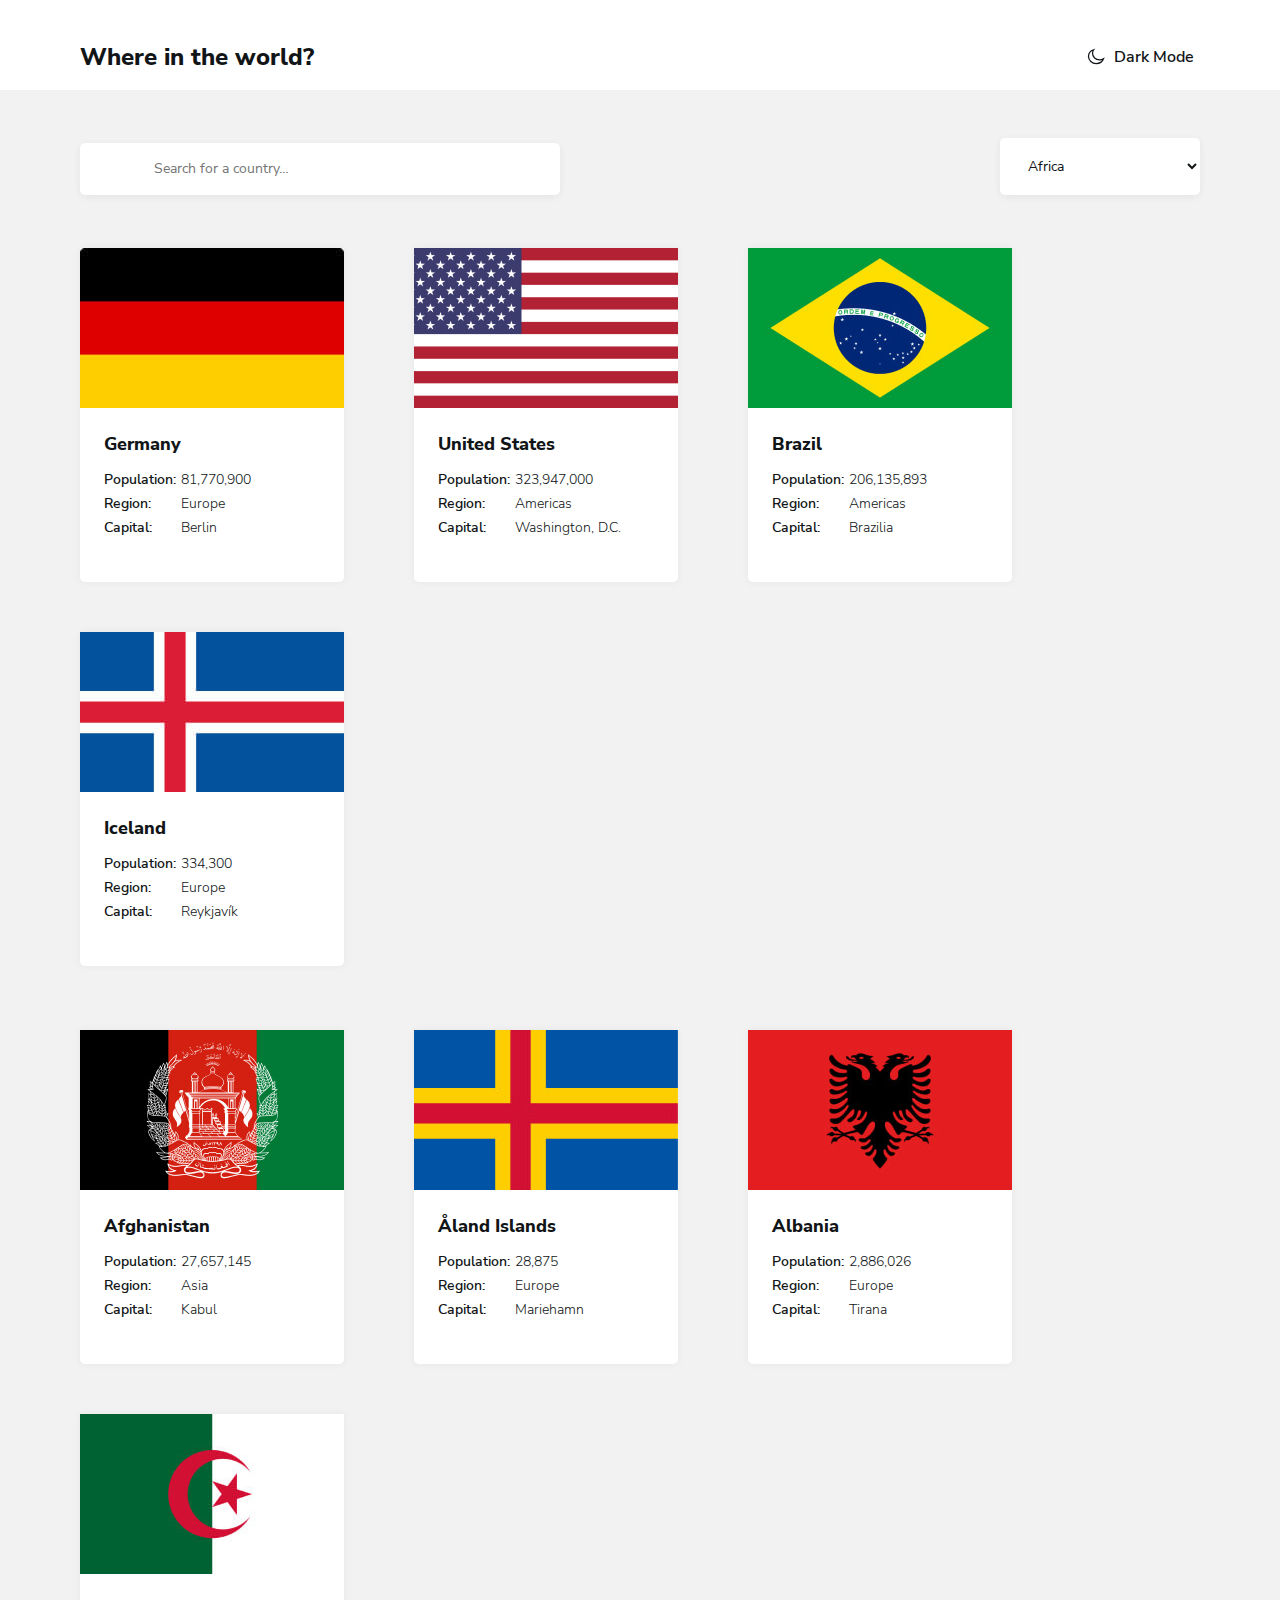
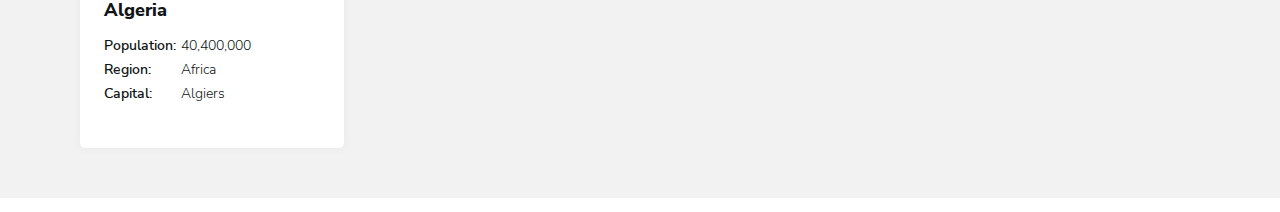
==== commit 0b34b028: "add svg to back-btn and padding bottom" ====
--- a/index.html
+++ b/index.html
@@ -26,9 +26,8 @@
     <main class="main-content">
         <div class="container main-container">
             <form action="https://echo.htmlacademy.ru">
-                <input type="search" class="search-input" placeholder="Search for a country…">
-                <select name="countries" id="countries">
-                    <option value="">Filter by Region</option>
+                <input  type="search" class="search-input" aria-label="search" placeholder="Search for a country…">
+                <select name="countries" id="countries" aria-label="countries">
                     <option value="Africa">Africa</option>
                     <option value="America">America</option>
                     <option value="Asia">Asia</option>
--- a/css/styles.css
+++ b/css/styles.css
@@ -64,6 +64,8 @@
     line-height: 16px;
     background-color: var(--white-color);
     color: var(--accent-color);
+    transition: background-color 0.4s ease,
+    color 0.4s ease;
 }
 .dark-mode {
     --white-color: rgb(44, 55, 64) ;
@@ -158,8 +160,7 @@
     margin-bottom: 48px;
 }
 .search-input {
-    width: 100%;
-    max-width: 480px;
+    min-width: 480px;
     display: inline-block;
     padding-top: 18px;
     padding-bottom: 18px;
@@ -169,6 +170,8 @@
     color: var(--accent-color);
     outline: none;
     white-space: wrap;
+    box-shadow: 0px 2px 9px rgba(0, 0, 0, 0.06);
+    border-radius: 5px;
 }
 
 select {
@@ -184,6 +187,7 @@
     margin-bottom: 5px;
     outline: none;
     white-space: wrap;
+    box-shadow: 0px 2px 9px rgba(0, 0, 0, 0.06);
 }
 option {
     display: block;
@@ -205,6 +209,8 @@
     margin-left: 70px;
     background-color: var(--white-color);
     margin-bottom: 50px;
+    box-shadow: 0px 0px 7px 2px rgba(0, 0, 0, 0.03);
+    border-radius: 5px;
 }
 .countries-link {
     text-decoration: none;
@@ -247,6 +253,9 @@
 }
 
 /*Details page styles  */
+.details-container {
+    padding-bottom: 340px;
+}
 .details {
     display: flex;
     align-items: center;
@@ -262,25 +271,28 @@
 .back-btn {
     width: 100%;
     max-width: 135px;
-    display: inline-block;
-    border: 0;
-    color: var(--accent-color);
-    background-color: var(--white-color);
-    padding: 10px 15px 10px 64px;
+    display: flex;
+    align-items: center;
+    border: 0;
+    border-radius: 3px;
+    background-color: var(--white-color);
+    padding: 10px 15px 10px 32px;
     margin-top: 80px;
     margin-bottom: 80px;
+    line-height: 24px;
+    box-shadow: 0px 0px 4px 1px rgba(0, 0, 0, 0.3);
+}
+.back-btn-text {
+    color: var(--accent-color);
     font-weight: 300;
     font-size: 16px;
-    line-height: 24px;
-}
-.back-btn::before {
-    width: 20px;
-    height: 20px;
-    background-image: url(../img/call-made.svg);
-    background-repeat: no-repeat;
-    background-position: center center;
-    background-size: contain;
-}
+}
+
+.back-icon {
+    color: var(--accent-color);
+    margin-right: 10px;
+}
+
 .details-img {
     display: flex;
     border-radius: 10px;
@@ -290,7 +302,7 @@
     flex-shrink: 0;
 }
 .details-content {
-    margin-top: 250px;
+    margin-top: 230px;
     width: 100%;
     max-width: 600px;
 }
@@ -351,8 +363,10 @@
     background-color: var(--white-color);
     color: var(--accent-color);
     font-weight: 300;
+    border-radius: 2px;
     border: 0;
     white-space: nowrap;
+    box-shadow: 0px 0px 4px 1px rgba(0, 0, 0, 0.2);
 }
 
 .border-btn:not(:last-child) {
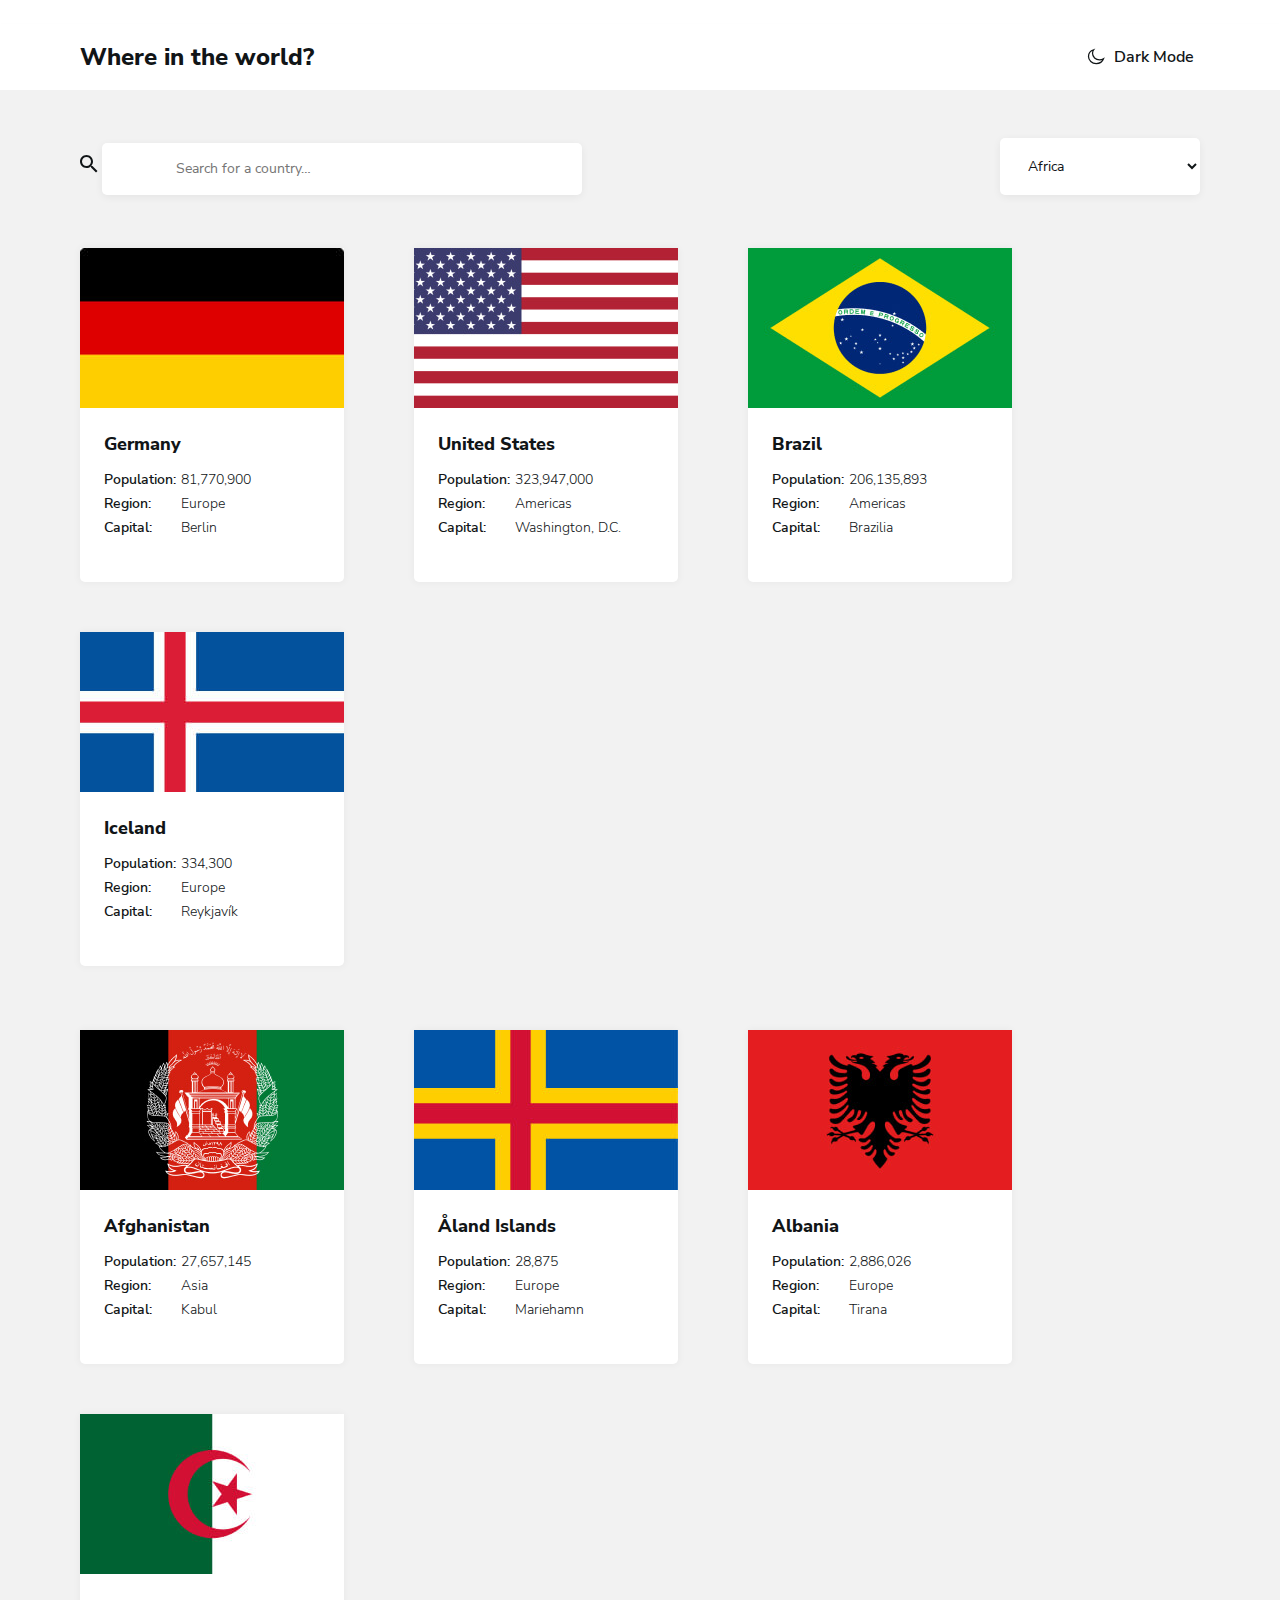
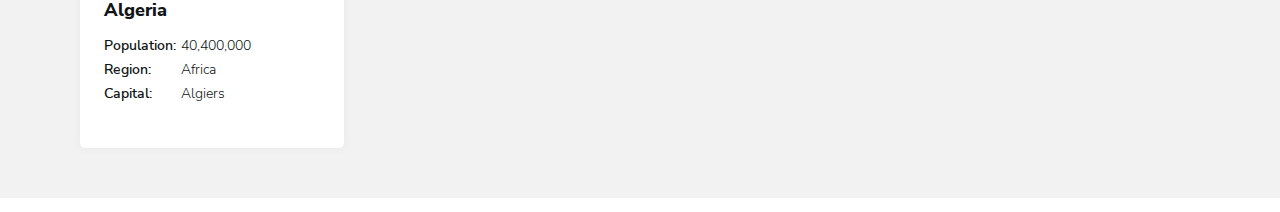
==== commit ca57d4b2: "add search icon to search input" ====
--- a/index.html
+++ b/index.html
@@ -25,8 +25,14 @@
 
     <main class="main-content">
         <div class="container main-container">
-            <form action="https://echo.htmlacademy.ru">
-                <input  type="search" class="search-input" aria-label="search" placeholder="Search for a country…">
+            <form action="https://echo.htmlacademy.ru" method="GET">
+
+                <div>
+                    <div class="search-wrapper">
+                        <svg class="search-icon" xmlns="http://www.w3.org/2000/svg" width="18" height="18" fill="none"><path fill="currentColor" fill-rule="evenodd" d="M12.5 11h-.8l-.3-.3c1-1.1 1.6-2.6 1.6-4.2C13 2.9 10.1 0 6.5 0S0 2.9 0 6.5 2.9 13 6.5 13c1.6 0 3.1-.6 4.2-1.6l.3.3v.8l5 5 1.5-1.5-5-5Zm-6 0C4 11 2 9 2 6.5S4 2 6.5 2 11 4 11 6.5 9 11 6.5 11Z" clip-rule="evenodd"/></svg>
+                        <input  type="search" class="search-input" aria-label="search" placeholder="Search for a country…">
+                    </div>
+                </div>
                 <select name="countries" id="countries" aria-label="countries">
                     <option value="Africa">Africa</option>
                     <option value="America">America</option>
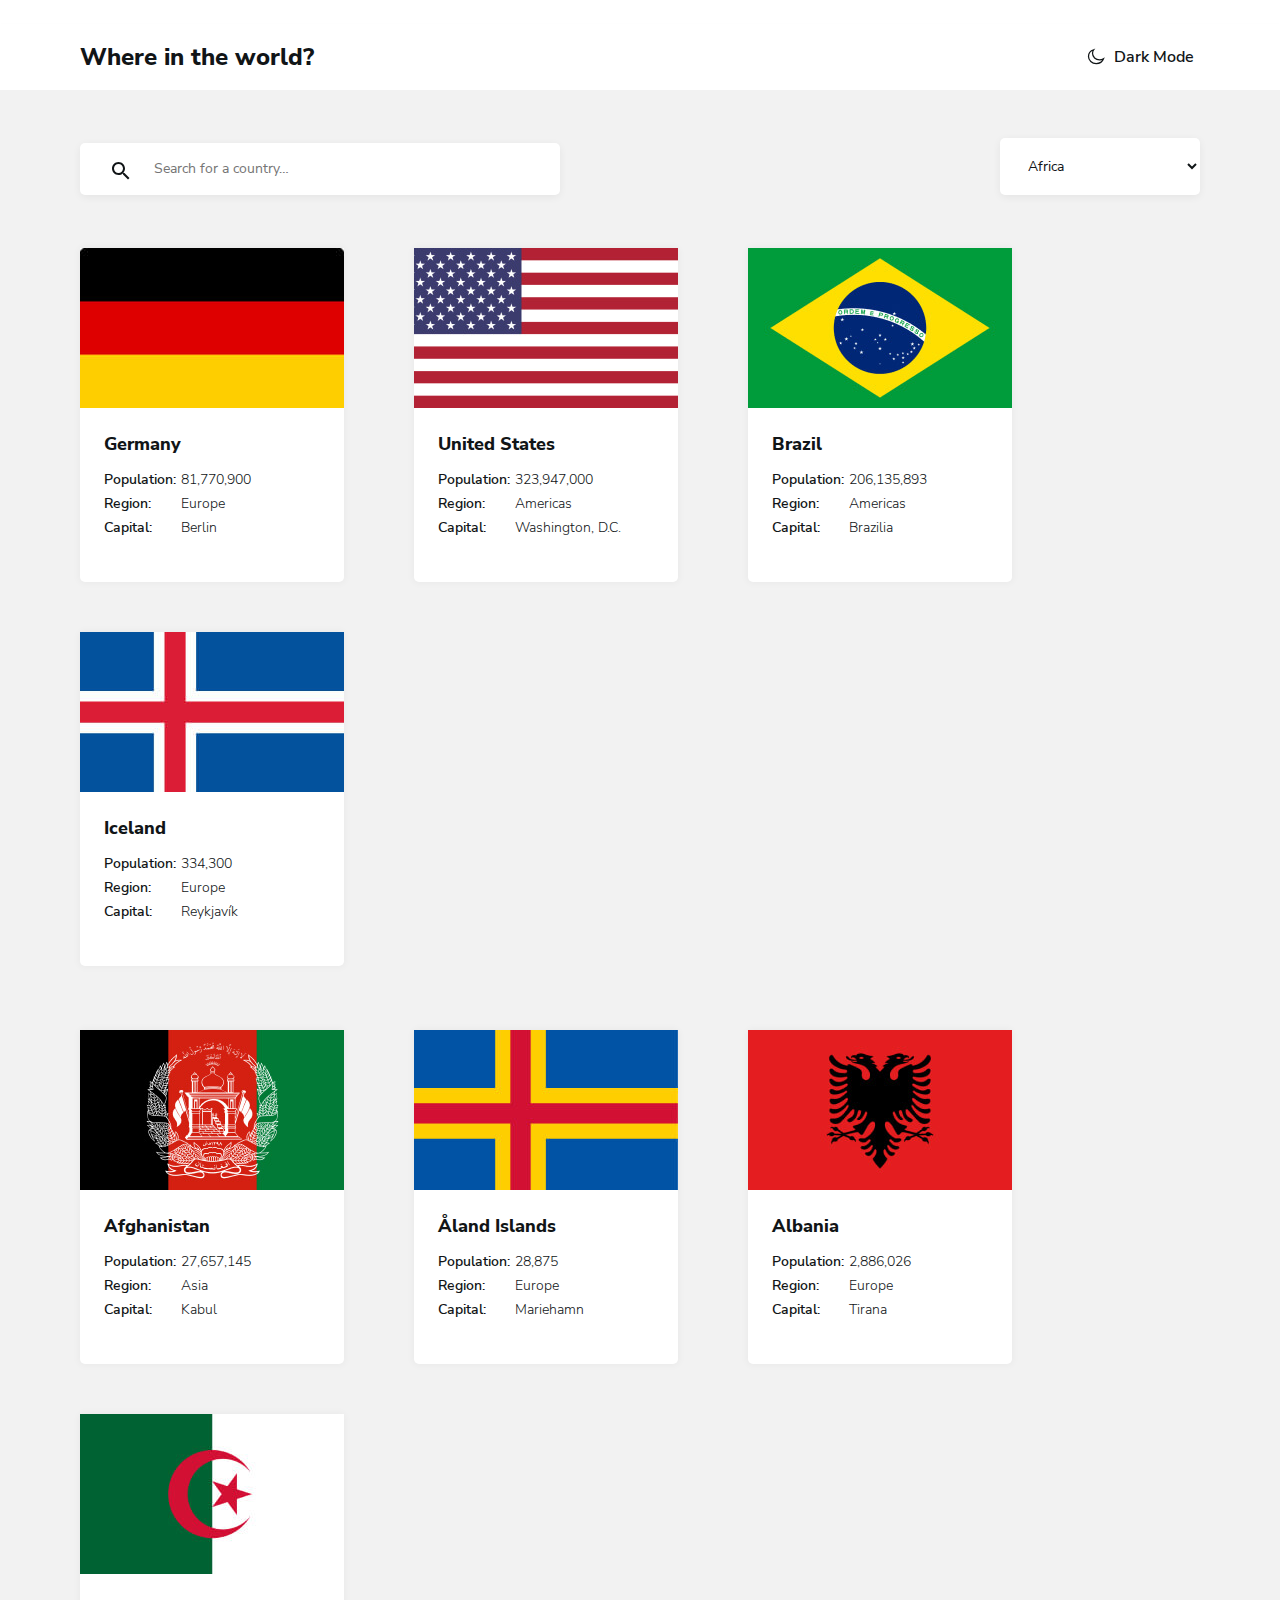
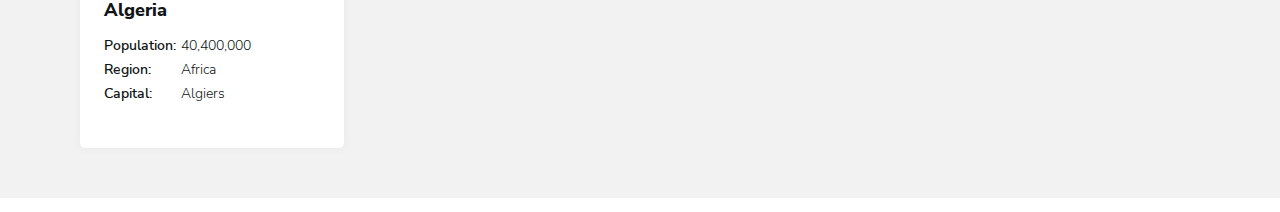
==== commit d1205ebf: "prefix styles and minify styles" ====
--- a/index.html
+++ b/index.html
@@ -7,8 +7,9 @@
     <title>Countries</title>
 
     <!-- stylesheet -->
-    <link rel="stylesheet" href="./css/normalize.css">
-    <link rel="stylesheet" href="./css/styles.css">
+    <!-- <link rel="stylesheet" href="./css/normalize.css">
+    <link rel="stylesheet" href="./css/styles.css"> -->
+    <link rel="stylesheet" href="./css/mini.styles.css">
 </head>
 <body>
     <div class="container site-header-container">
--- a/css/styles.css
+++ b/css/styles.css
@@ -158,6 +158,19 @@
     align-items: center;
     justify-content: space-between;
     margin-bottom: 48px;
+}
+
+.search-wrapper {
+    position: relative;
+}
+
+.search-icon {
+    position: absolute;
+    left: 32px;
+    top: 19px;
+    bottom: 19px;
+    color: var(--accent-color);
+    pointer-events: none;
 }
 .search-input {
     min-width: 480px;
--- a/css/mini.styles.css
+++ b/css/mini.styles.css
@@ -0,0 +1 @@
+/*! normalize.css v8.0.1 | MIT License | github.com/necolas/normalize.css */button,hr,input{overflow:visible}img,legend{max-width:100%}progress,sub,sup{vertical-align:baseline}body,html{height:100%}.search-wrapper,sub,sup{position:relative}option,select{padding-left:24px}.img-box,body{-webkit-box-orient:vertical;-webkit-box-direction:normal}html{line-height:1.15;-webkit-text-size-adjust:100%}details,main{display:block}h1{font-size:2em;margin:.67em 0}hr{-webkit-box-sizing:content-box;box-sizing:content-box;height:0}[type=checkbox],[type=radio],legend{-webkit-box-sizing:border-box;padding:0}code,kbd,pre,samp{font-family:monospace,monospace;font-size:1em}a{background-color:transparent}abbr[title]{border-bottom:none;text-decoration:underline;-webkit-text-decoration:underline dotted;text-decoration:underline dotted}b,strong{font-weight:bolder}small{font-size:80%}sub,sup{font-size:75%;line-height:0}sub{bottom:-.25em}sup{top:-.5em}img{border-style:none;display:-webkit-box;display:-ms-flexbox;display:flex;height:auto}button,input,optgroup,select,textarea{font-family:inherit;font-size:100%;line-height:1.15;margin:0}button,select{text-transform:none}[type=button],[type=reset],[type=submit],button{-webkit-appearance:button}[type=button]::-moz-focus-inner,[type=reset]::-moz-focus-inner,[type=submit]::-moz-focus-inner,button::-moz-focus-inner{border-style:none;padding:0}[type=button]:-moz-focusring,[type=reset]:-moz-focusring,[type=submit]:-moz-focusring,button:-moz-focusring{outline:ButtonText dotted 1px}fieldset{padding:.35em .75em .625em}legend{box-sizing:border-box;color:inherit;display:table;white-space:normal}.main-btn-text,.moon-icon,.site-heading-link,body{color:var(--accent-color)}textarea{overflow:auto}[type=checkbox],[type=radio]{box-sizing:border-box}.container,.site-header{padding-left:80px;padding-right:80px}[type=number]::-webkit-inner-spin-button,[type=number]::-webkit-outer-spin-button{height:auto}[type=search]{-webkit-appearance:textfield;outline-offset:-2px}[type=search]::-webkit-search-decoration{-webkit-appearance:none}::-webkit-file-upload-button{-webkit-appearance:button;font:inherit}summary{display:list-item}[hidden],template{display:none}.btn-box,.site-header,body{display:-webkit-box;display:-ms-flexbox}@font-face{font-family:"Nunito Sans";src:url(../fonts/NunitoSans-Light.woff) format("woff2"),url(../fonts/NunitoSans-Light.woff2) format("woff");font-weight:300;font-style:normal;font-display:swap}@font-face{font-family:"Nunito Sans";src:url(../fonts/NunitoSans-Regular.woff) format("woff2"),url(../fonts/NunitoSans-Regular.woff2) format("woff");font-weight:400;font-style:normal;font-display:swap}@font-face{font-family:"Nunito Sans";src:url(../fonts/NunitoSans-SemiBold.woff) format("woff2"),url(../fonts/NunitoSans-SemiBold.woff2) format("woff");font-weight:600;font-style:normal;font-display:swap}@font-face{font-family:"Nunito Sans";src:url(../fonts/NunitoSans-ExtraBold.woff) format("woff2"),url(../fonts/NunitoSans-ExtraBold.woff2) format("woff");font-weight:700;font-style:normal;font-display:swap}:root{--accent-color:#111517;--bg-color:#f2f2f2;--white-color:#fff}html{-webkit-box-sizing:border-box;box-sizing:border-box;scroll-behavior:smooth}*,::after,::before{-webkit-box-sizing:inherit;box-sizing:inherit}body{display:flex;-ms-flex-direction:column;flex-direction:column;padding:0;margin:0;font-size:14px;font-family:"Nunito Sans",Arial,sans-serif;line-height:16px;background-color:var(--white-color);-webkit-transition:background-color .4s,color .4s;-o-transition:background-color .4s,color .4s;transition:background-color .4s,color .4s}.dark-mode{--white-color:rgb(44, 55, 64);--accent-color:#fff;--bg-color:#202c36}.container{width:100%;max-width:1440px;margin-left:auto;margin-right:auto;background-color:var(--bg-color)}.site-header{display:flex;-webkit-box-align:center;-ms-flex-align:center;align-items:center;-webkit-box-pack:justify;-ms-flex-pack:justify;justify-content:space-between;-webkit-box-shadow:0 2px 4px rgba(0,0,0,.0562443);box-shadow:0 2px 4px rgba(0,0,0,.0562443)}.site-header-container{width:100%;max-width:1440px;padding:24px 0 0;background-color:var(--white-color)}.site-heading-link{display:block;text-decoration:none;white-space:nowrap}.site-heading{display:block;font-weight:800;font-size:24px;line-height:34px}.btn-box{display:flex;-webkit-box-align:center;-ms-flex-align:center;align-items:center}.countries-list,.main-btn,form{display:-webkit-box;display:-ms-flexbox}.main-btn{display:flex;border:0;background-color:inherit;cursor:pointer;white-space:nowrap}.main-btn-text{font-weight:600;font-size:16px;line-height:22px;margin-left:8px}.main-btn:hover{opacity:.6}.main-content{-webkit-box-flex:1;-ms-flex-positive:1;flex-grow:1}.main-container{padding-top:48px}.search-input,select{padding-top:18px;padding-bottom:18px;outline:0;white-space:wrap;background-color:var(--white-color);color:var(--accent-color)}form{display:flex;-webkit-box-align:center;-ms-flex-align:center;align-items:center;-webkit-box-pack:justify;-ms-flex-pack:justify;justify-content:space-between;margin-bottom:48px}.search-icon{position:absolute;left:32px;top:19px;bottom:19px;color:var(--accent-color);pointer-events:none}.search-input{min-width:480px;display:inline-block;padding-left:74px;border:0;-webkit-box-shadow:0 2px 9px rgba(0,0,0,.06);box-shadow:0 2px 9px rgba(0,0,0,.06);border-radius:5px}select{width:100%;max-width:200px;border:0;border-radius:5px;margin-bottom:5px;-webkit-box-shadow:0 2px 9px rgba(0,0,0,.06);box-shadow:0 2px 9px rgba(0,0,0,.06)}option{display:block;margin-top:16px;margin-bottom:16px}.countries-list{display:flex;-ms-flex-wrap:wrap;flex-wrap:wrap;list-style:none;padding-left:0;margin-left:-70px}.countries-item{-ms-flex-negative:1;flex-shrink:1;margin-left:70px;background-color:var(--white-color);margin-bottom:50px;-webkit-box-shadow:0 0 7px 2px rgba(0,0,0,.03);box-shadow:0 0 7px 2px rgba(0,0,0,.03);border-radius:5px}.countries-link{text-decoration:none;color:var(--accent-color)}.countries-link:hover{opacity:.8}.countries-item-heading{font-weight:800;font-size:18px;line-height:24px;margin-top:24px;margin-bottom:16px;margin-left:24px}.countries-item-content-box{display:-webkit-box;display:-ms-flexbox;display:flex;-webkit-box-align:center;-ms-flex-align:center;align-items:center;padding-left:24px;padding-bottom:46px}.countries-item-content-heading{display:block;margin:0 5px 0 0;font-weight:600}.countries-item-content-heading:not(:last-child),.countries-item-content-text:not(:last-child){margin-bottom:8px}.countries-item-content-text{display:block;margin:0;font-weight:300}.details,.details-content-box,.img-box{display:-webkit-box;display:-ms-flexbox}.back-icon,.border-btn:not(:last-child){margin-right:10px}.details-container{padding-bottom:340px}.details,.details-content-box{display:flex;-webkit-box-align:center;-ms-flex-align:center;align-items:center;-webkit-box-pack:justify;-ms-flex-pack:justify;justify-content:space-between;-ms-flex-wrap:wrap;flex-wrap:wrap}.img-box{display:flex;-ms-flex-direction:column;flex-direction:column;-webkit-box-pack:start;-ms-flex-pack:start;justify-content:flex-start}.back-btn,.details-img{display:-webkit-box;display:-ms-flexbox}.back-btn{width:100%;max-width:135px;display:flex;-webkit-box-align:center;-ms-flex-align:center;align-items:center;border:0;border-radius:3px;background-color:var(--white-color);padding:10px 15px 10px 32px;margin-top:80px;margin-bottom:80px;line-height:24px;-webkit-box-shadow:0 0 4px 1px rgba(0,0,0,.3);box-shadow:0 0 4px 1px rgba(0,0,0,.3)}.back-btn-text{color:var(--accent-color);font-weight:300;font-size:16px}.back-icon{color:var(--accent-color)}.details-img{display:flex;border-radius:10px;width:560px;height:420px;-o-object-fit:cover;object-fit:cover;-ms-flex-negative:0;flex-shrink:0}.details-content{margin-top:230px;width:100%;max-width:600px}.details-content-left{width:100%;max-width:207px}.details-content-heading{font-weight:800;font-size:32px;line-height:43px;color:var(--accent-color);margin:0 0 23px}.details-content-text{font-size:14px;line-height:24px;font-weight:300;margin-top:0}.details-content-text-heading{font-weight:600;font-size:16px;line-height:32px;margin-right:5px}.details-content-right{width:100%;max-width:250px}.borders{display:-webkit-box;display:-ms-flexbox;display:flex;-webkit-box-align:center;-ms-flex-align:center;align-items:center;-ms-flex-wrap:wrap;flex-wrap:wrap;margin-top:46px;margin-bottom:0}.borders-heading{font-weight:600;font-size:16px;line-height:24px;margin:0 15px 0 0;white-space:nowrap}.border-btn{padding:5px 28px;background-color:var(--white-color);color:var(--accent-color);font-weight:300;border-radius:2px;border:0;white-space:nowrap;-webkit-box-shadow:0 0 4px 1px rgba(0,0,0,.2);box-shadow:0 0 4px 1px rgba(0,0,0,.2)}